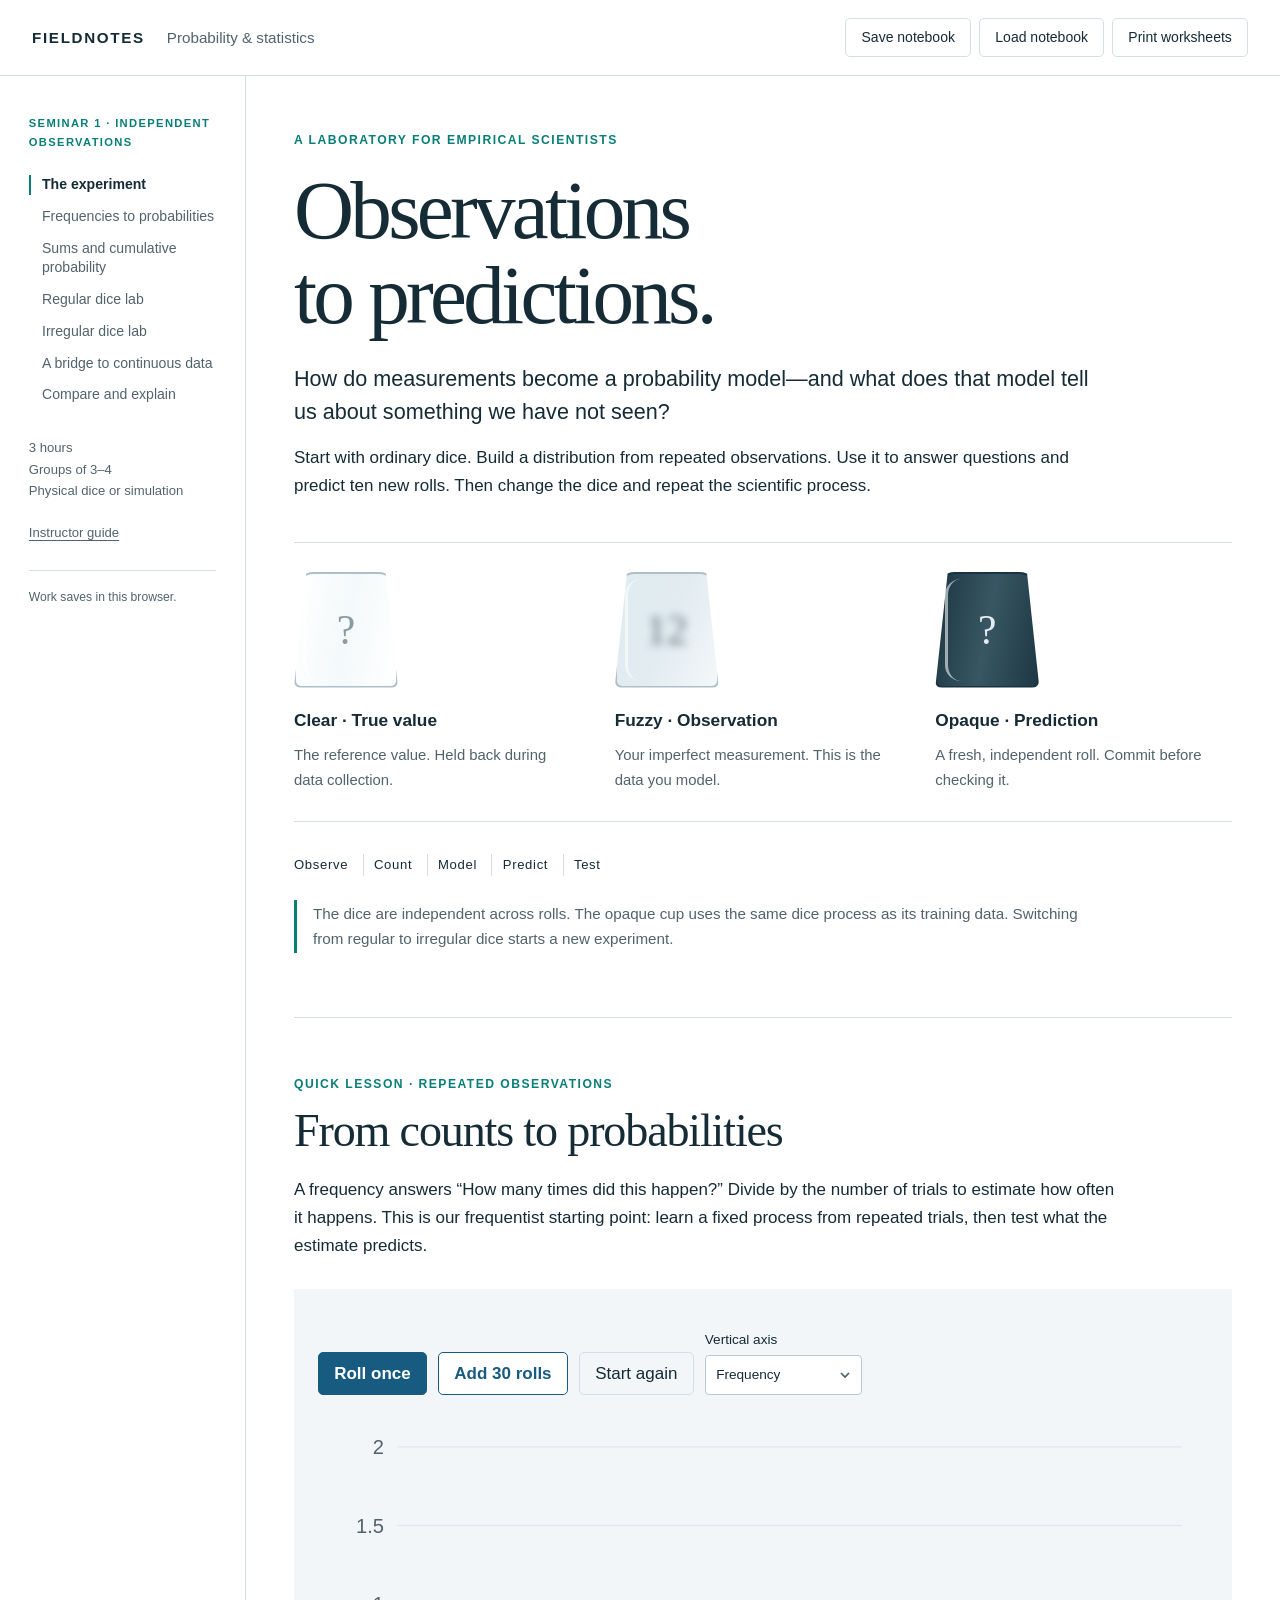
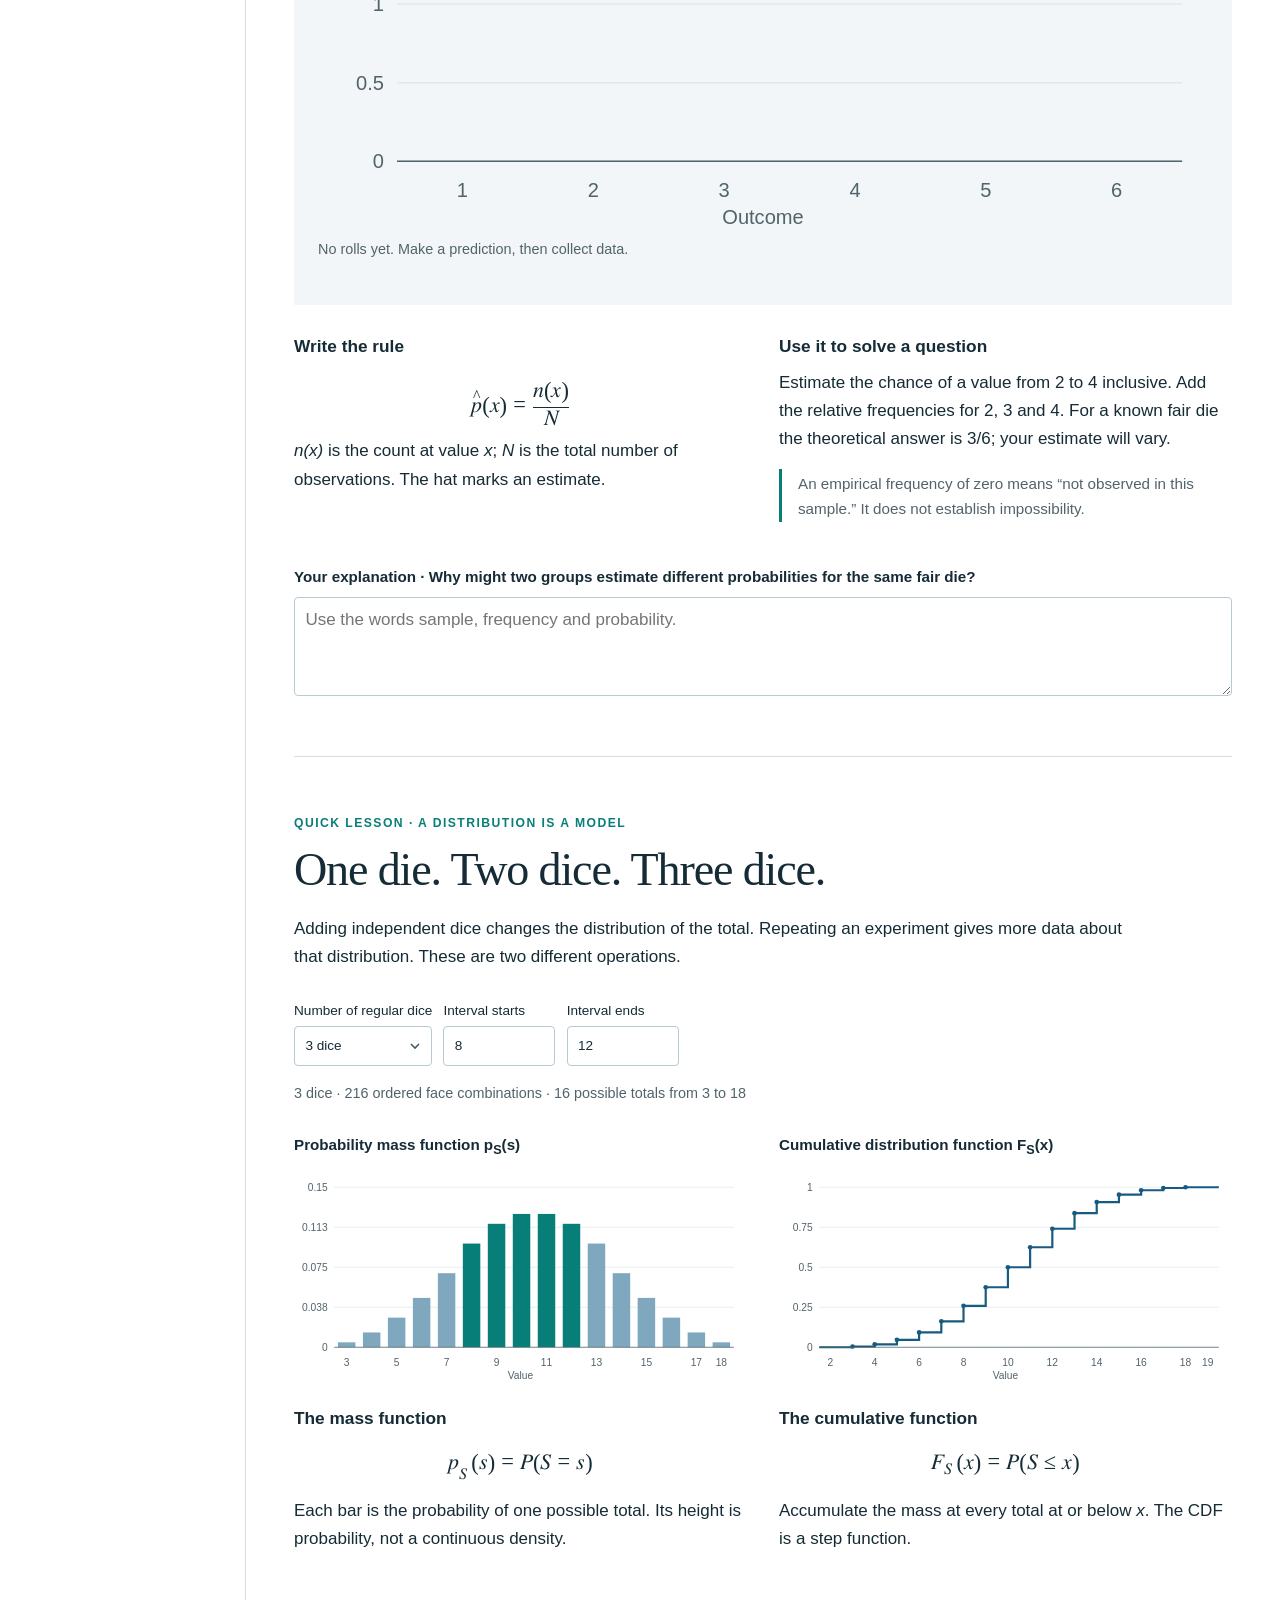
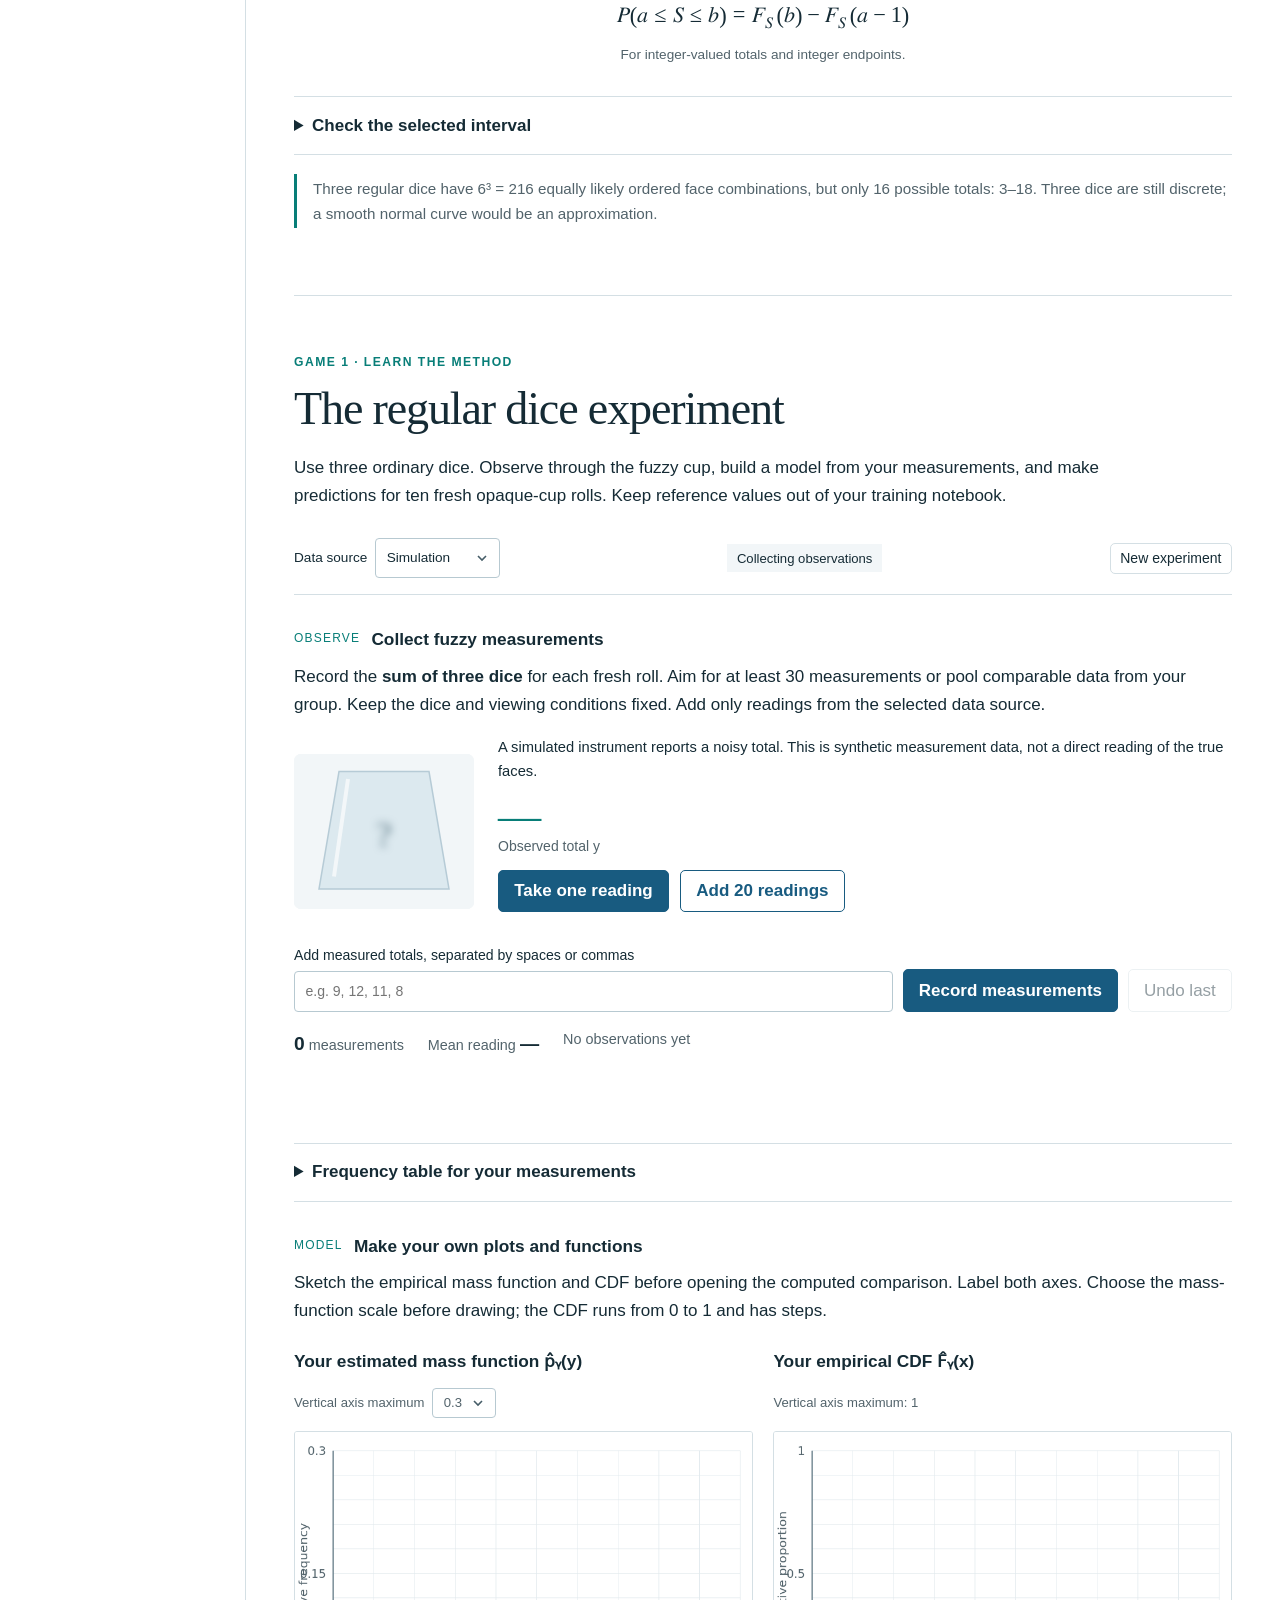
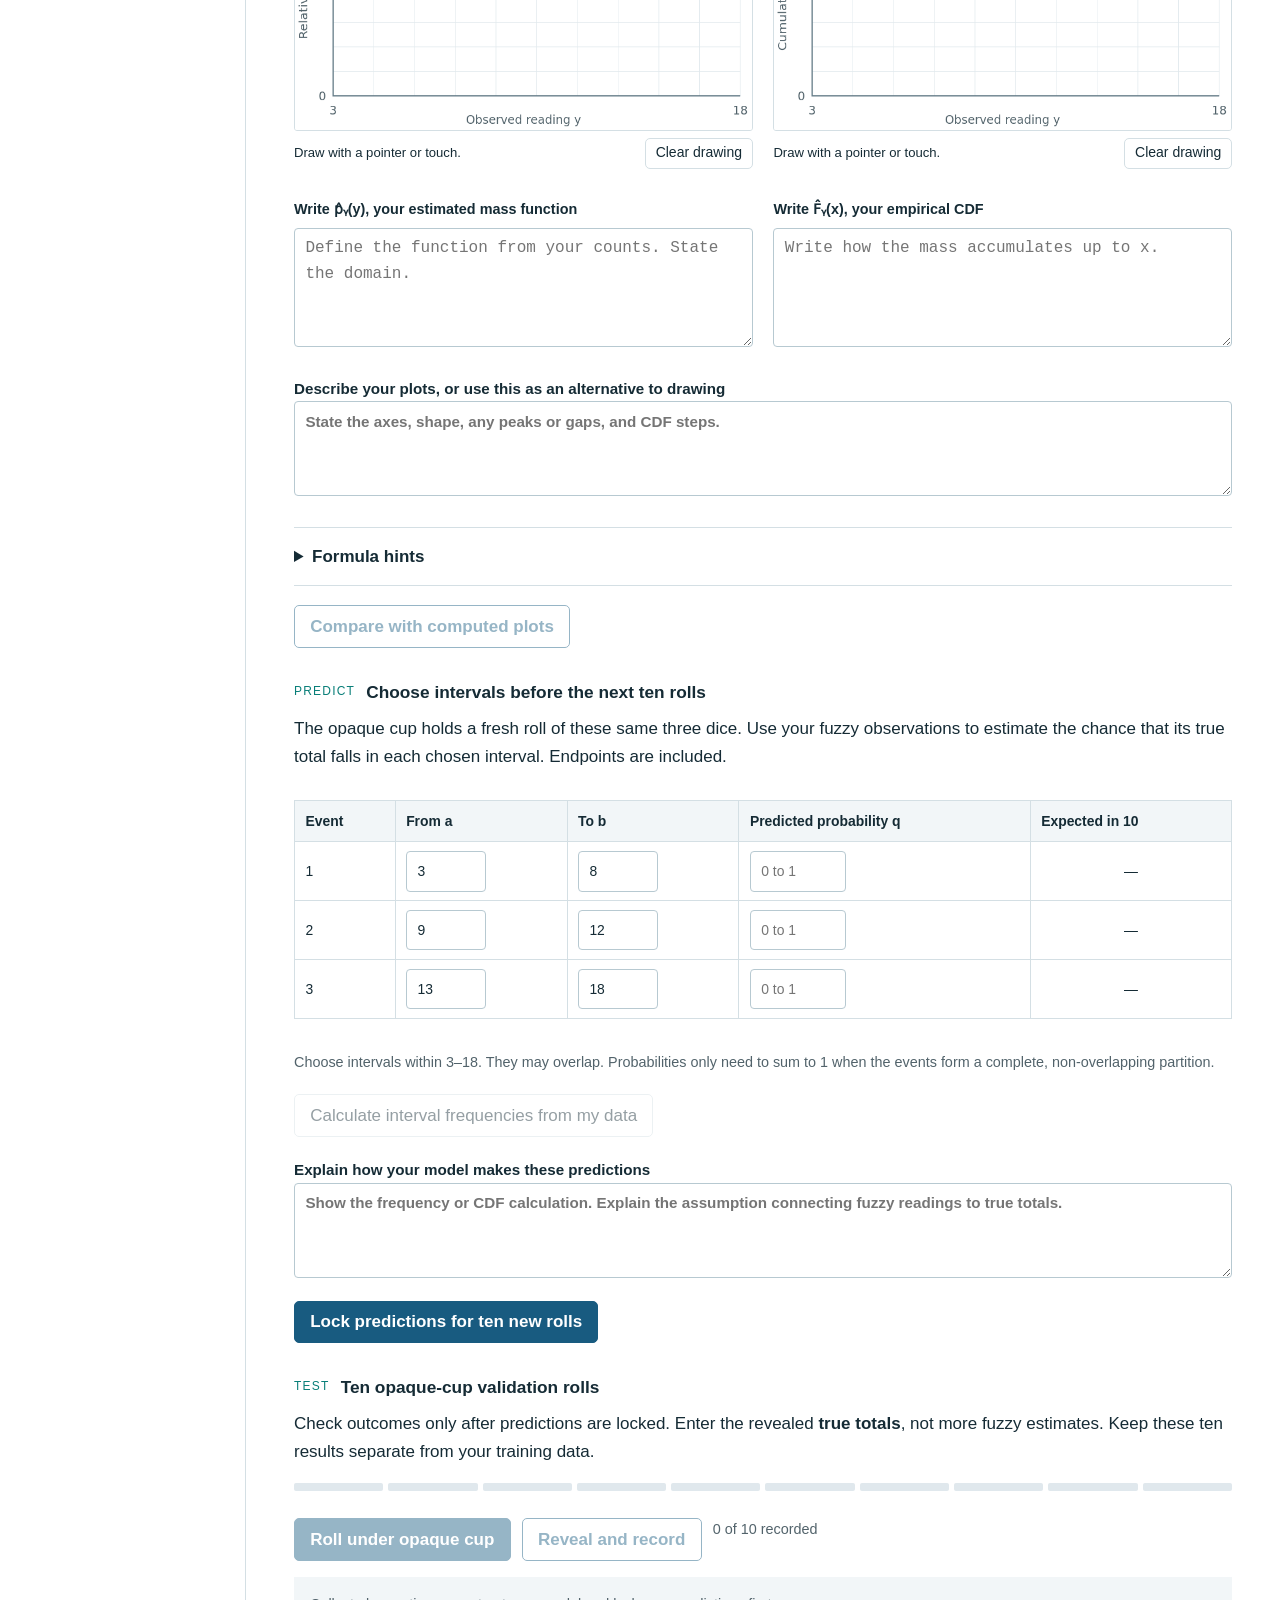
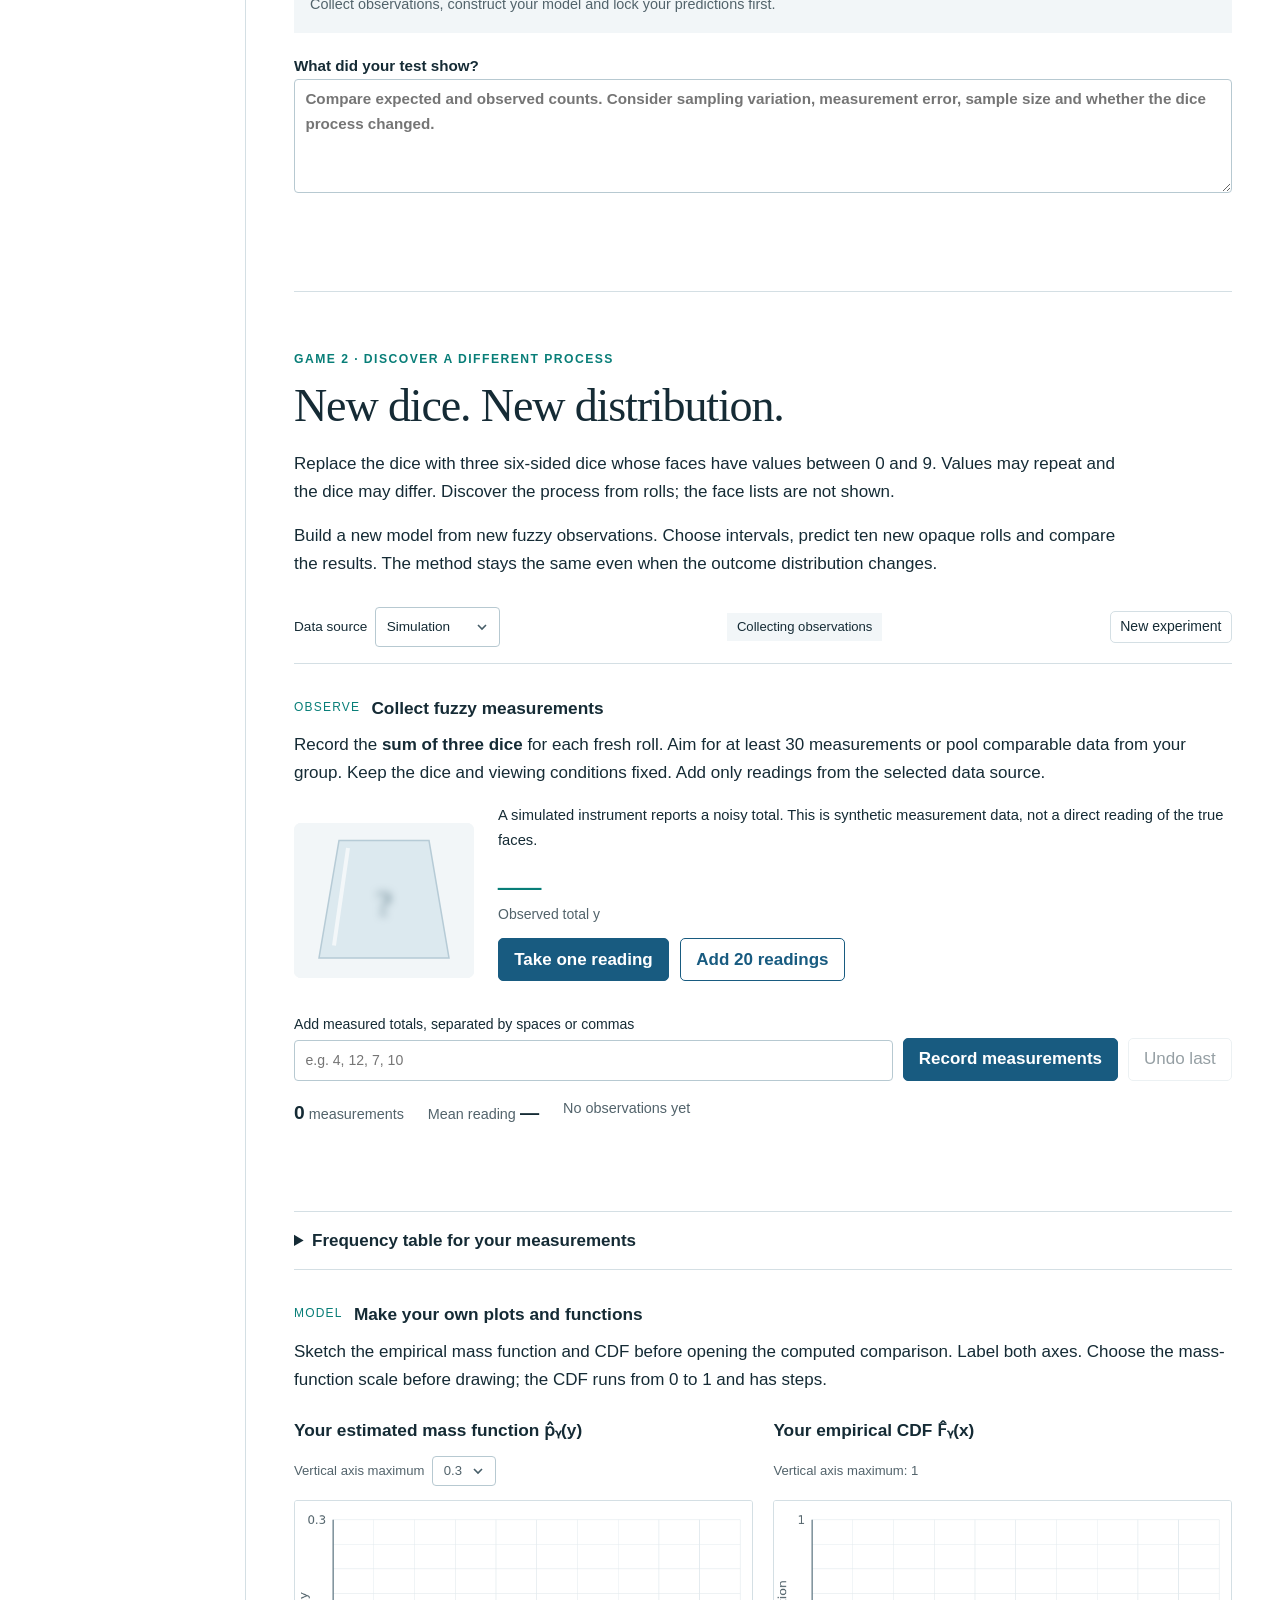
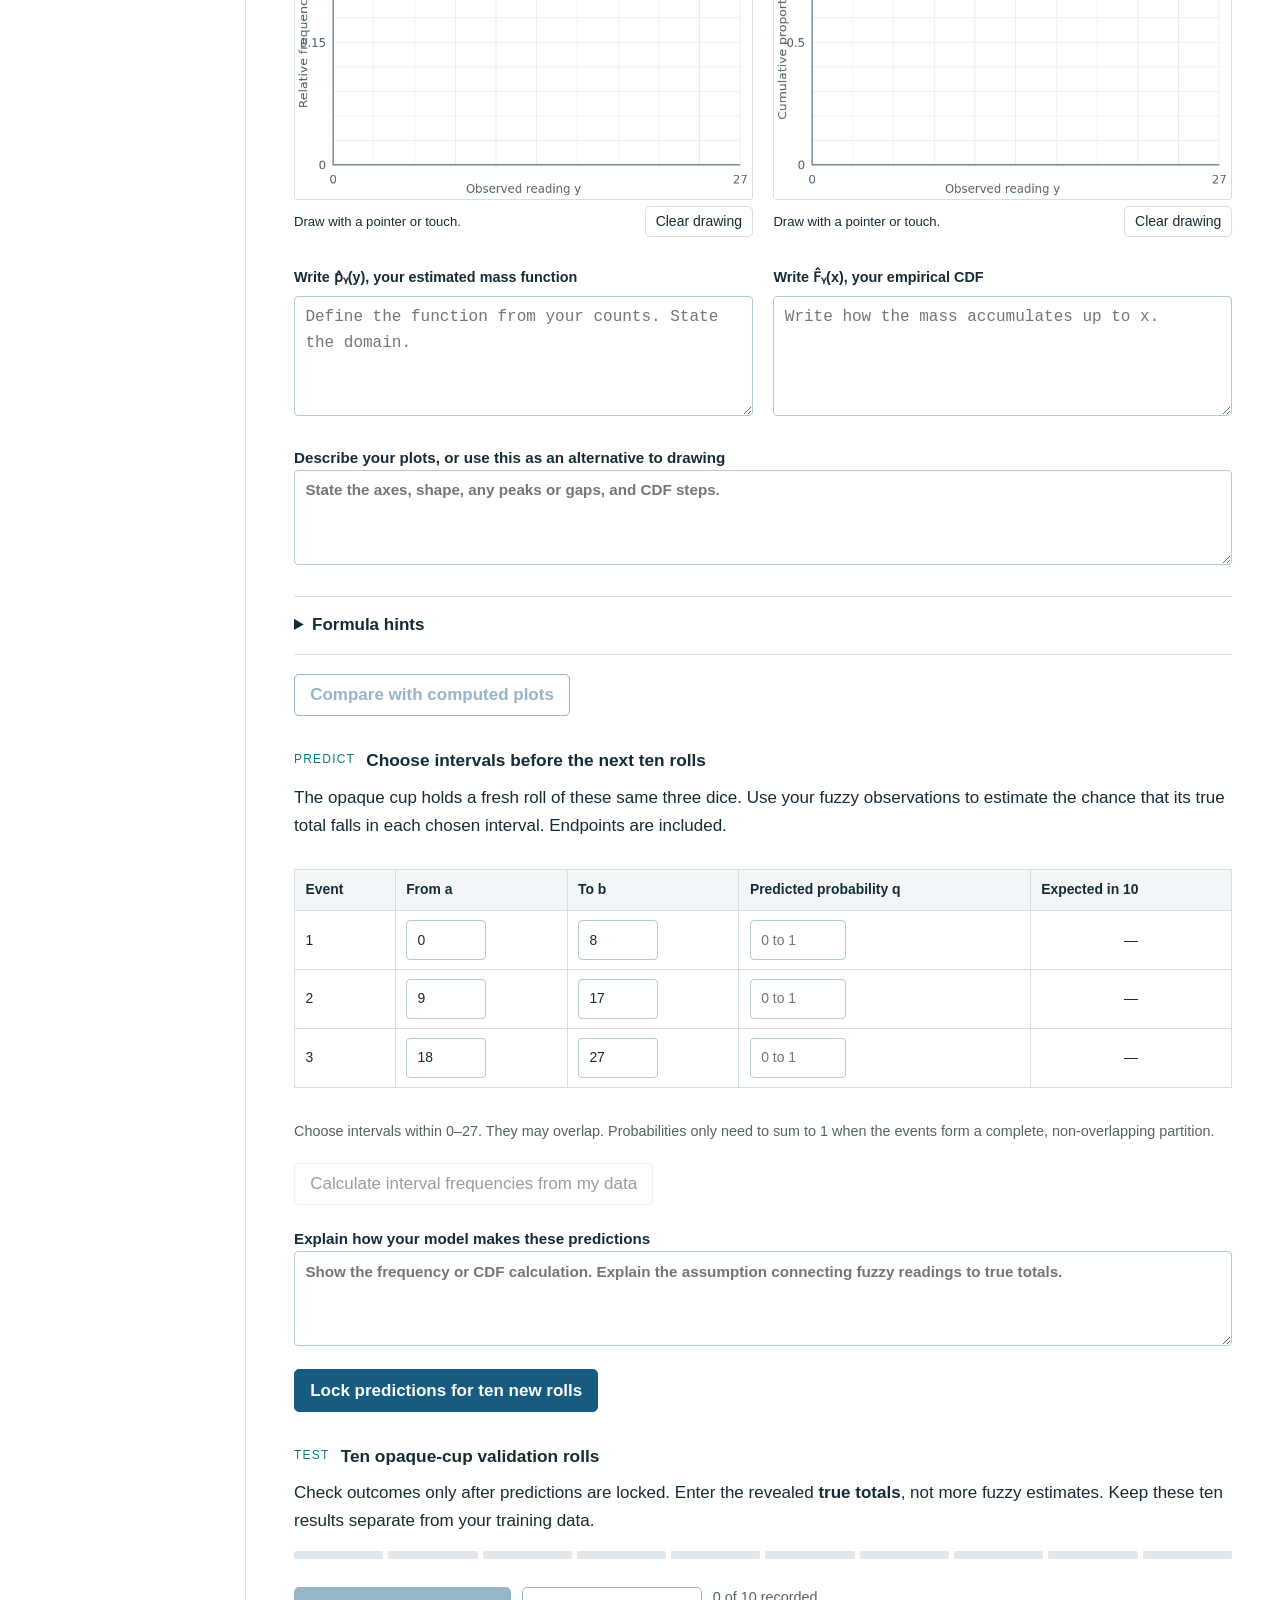
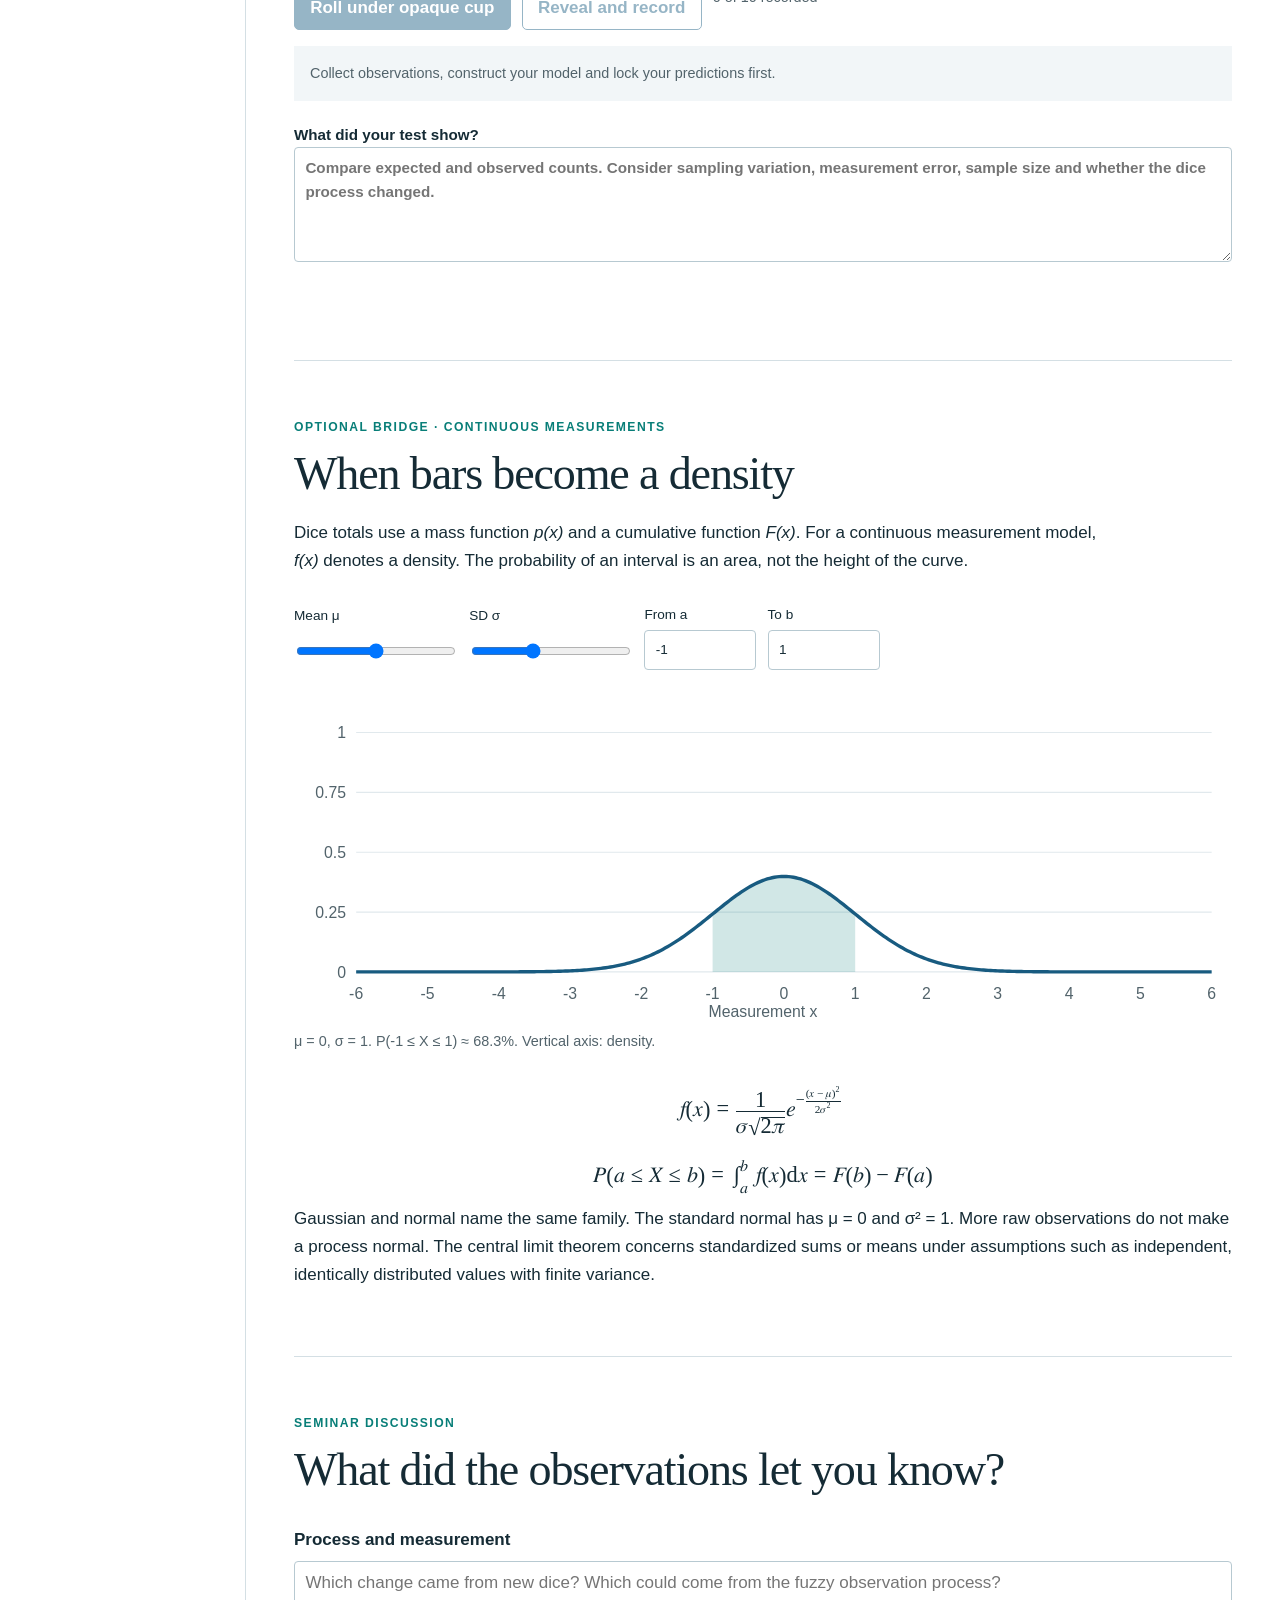
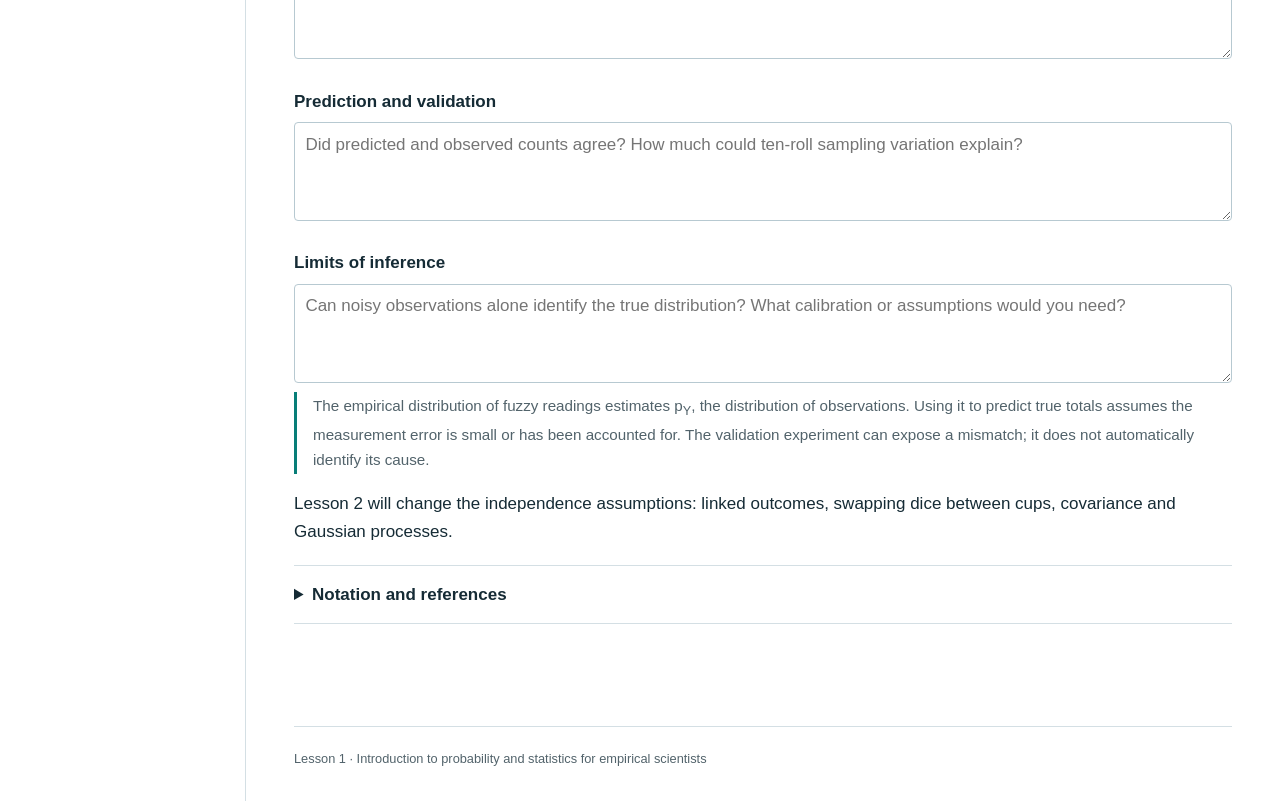
==== index.html @ 667803ec "Build interactive observational probability seminar with three-dice experiments" ====
<!doctype html>
<html lang="en">
<head>
  <meta charset="utf-8"><meta name="viewport" content="width=device-width,initial-scale=1">
  <meta name="description" content="A hands-on university seminar for empirical scientists. Build distributions from observations, predict unseen dice rolls and test your predictions.">
  <title>Observations to predictions · Probability seminar</title>
  <link rel="stylesheet" href="styles.css"><script defer src="math.js"></script><script defer src="app.js"></script>
</head>
<body>
<a class="skip" href="#main">Skip to lesson</a>
<header class="site-header"><a class="wordmark" href="#">FIELDNOTES <span>Probability & statistics</span></a><div class="header-actions"><button id="export-work" class="quiet">Save notebook</button><label class="button quiet" for="import-work">Load notebook</label><input type="file" id="import-work" accept="application/json" hidden><button id="print-work" class="quiet">Print worksheets</button></div></header>
<div class="page-layout">
<aside class="sidebar"><div class="eyebrow">Seminar 1 · Independent observations</div><nav aria-label="Lesson sections"><a href="#start">The experiment</a><a href="#frequencies">Frequencies to probabilities</a><a href="#sums">Sums and cumulative probability</a><a href="#regular-lab">Regular dice lab</a><a href="#irregular-lab">Irregular dice lab</a><a href="#continuous">A bridge to continuous data</a><a href="#reflect">Compare and explain</a></nav><p>3 hours<br>Groups of 3–4<br>Physical dice or simulation</p><a class="small-link" href="instructor.html">Instructor guide</a><div id="save-status" class="save-status" role="status">Work saves in this browser.</div></aside>
<main id="main">
<section id="start" class="opening">
  <div class="eyebrow">A laboratory for empirical scientists</div>
  <h1>Observations<br>to predictions.</h1>
  <p class="standfirst">How do measurements become a probability model—and what does that model tell us about something we have not seen?</p>
  <p>Start with ordinary dice. Build a distribution from repeated observations. Use it to answer questions and predict ten new rolls. Then change the dice and repeat the scientific process.</p>
  <div class="cup-story" aria-label="Three roles in the experiment">
    <div><div class="cup clear"><span aria-hidden="true">?</span></div><h3>Clear · True value</h3><p>The reference value. Held back during data collection.</p></div>
    <div><div class="cup fuzzy"><span aria-hidden="true">12</span></div><h3>Fuzzy · Observation</h3><p>Your imperfect measurement. This is the data you model.</p></div>
    <div><div class="cup opaque"><span aria-hidden="true">?</span></div><h3>Opaque · Prediction</h3><p>A fresh, independent roll. Commit before checking it.</p></div>
  </div>
  <div class="experiment-line"><span>Observe</span><span>Count</span><span>Model</span><span>Predict</span><span>Test</span></div>
  <p class="important">The dice are independent across rolls. The opaque cup uses the same dice process as its training data. Switching from regular to irregular dice starts a new experiment.</p>
</section>

<section id="frequencies" class="lesson-section">
  <div class="section-intro"><span class="eyebrow">Quick lesson · Repeated observations</span><h2>From counts to probabilities</h2><p>A frequency answers “How many times did this happen?” Divide by the number of trials to estimate how often it happens. This is our frequentist starting point: learn a fixed process from repeated trials, then test what the estimate predicts.</p></div>
  <div class="visual-example"><div class="controls"><button id="sample-one">Roll once</button><button id="sample-thirty" class="secondary">Add 30 rolls</button><button id="reset-one" class="quiet">Start again</button><label>Vertical axis <select id="frequency-axis"><option value="count">Frequency</option><option value="probability">Relative frequency</option></select></label></div><div id="frequency-chart" class="chart"></div><div id="frequency-caption" class="chart-caption" aria-live="polite"></div></div>
  <div class="two-column"><div><h3>Write the rule</h3><div class="equation"><math display="block"><mrow><mover><mi>p</mi><mo>^</mo></mover><mo>(</mo><mi>x</mi><mo>)</mo><mo>=</mo><mfrac><mrow><mi>n</mi><mo>(</mo><mi>x</mi><mo>)</mo></mrow><mi>N</mi></mfrac></mrow></math></div><p><i>n(x)</i> is the count at value <i>x</i>; <i>N</i> is the total number of observations. The hat marks an estimate.</p></div><div><h3>Use it to solve a question</h3><p>Estimate the chance of a value from 2 to 4 inclusive. Add the relative frequencies for 2, 3 and 4. For a known fair die the theoretical answer is 3/6; your estimate will vary.</p><p class="important">An empirical frequency of zero means “not observed in this sample.” It does not establish impossibility.</p></div></div>
  <label class="notebook-prompt" for="frequency-note">Your explanation · Why might two groups estimate different probabilities for the same fair die?</label><textarea id="frequency-note" data-note="frequency" rows="3" placeholder="Use the words sample, frequency and probability."></textarea>
</section>

<section id="sums" class="lesson-section">
  <div class="section-intro"><span class="eyebrow">Quick lesson · A distribution is a model</span><h2>One die. Two dice. Three dice.</h2><p>Adding independent dice changes the distribution of the total. Repeating an experiment gives more data about that distribution. These are two different operations.</p></div>
  <div class="controls"><label>Number of regular dice <select id="dice-count"><option value="1">1 die</option><option value="2">2 dice</option><option value="3" selected>3 dice</option></select></label><label>Interval starts <input id="sum-low" type="number" value="8" min="1" max="18"></label><label>Interval ends <input id="sum-high" type="number" value="12" min="1" max="18"></label></div>
  <div id="outcome-summary" class="chart-caption"></div><div class="chart-pair"><figure><figcaption>Probability mass function p<sub>S</sub>(s)</figcaption><div id="sum-pmf" class="chart"></div></figure><figure><figcaption>Cumulative distribution function F<sub>S</sub>(x)</figcaption><div id="sum-cdf" class="chart"></div></figure></div>
  <div class="two-column"><div><h3>The mass function</h3><div class="equation"><math display="block"><mrow><msub><mi>p</mi><mi>S</mi></msub><mo>(</mo><mi>s</mi><mo>)</mo><mo>=</mo><mi>P</mi><mo>(</mo><mi>S</mi><mo>=</mo><mi>s</mi><mo>)</mo></mrow></math></div><p>Each bar is the probability of one possible total. Its height is probability, not a continuous density.</p></div><div><h3>The cumulative function</h3><div class="equation"><math display="block"><mrow><msub><mi>F</mi><mi>S</mi></msub><mo>(</mo><mi>x</mi><mo>)</mo><mo>=</mo><mi>P</mi><mo>(</mo><mi>S</mi><mo>≤</mo><mi>x</mi><mo>)</mo></mrow></math></div><p>Accumulate the mass at every total at or below <i>x</i>. The CDF is a step function.</p></div></div>
  <div class="equation"><math display="block"><mrow><mi>P</mi><mo>(</mo><mi>a</mi><mo>≤</mo><mi>S</mi><mo>≤</mo><mi>b</mi><mo>)</mo><mo>=</mo><msub><mi>F</mi><mi>S</mi></msub><mo>(</mo><mi>b</mi><mo>)</mo><mo>−</mo><msub><mi>F</mi><mi>S</mi></msub><mo>(</mo><mi>a</mi><mo>−</mo><mn>1</mn><mo>)</mo></mrow></math><p>For integer-valued totals and integer endpoints.</p></div>
  <details id="interval-answer"><summary>Check the selected interval</summary><p id="interval-result"></p></details>
  <p class="important">Three regular dice have 6³ = 216 equally likely ordered face combinations, but only 16 possible totals: 3–18. Three dice are still discrete; a smooth normal curve would be an approximation.</p>
</section>

<section id="regular-lab" class="lesson-section lab-section" data-lab="regular"><div class="section-intro"><span class="eyebrow">Game 1 · Learn the method</span><h2>The regular dice experiment</h2><p>Use three ordinary dice. Observe through the fuzzy cup, build a model from your measurements, and make predictions for ten fresh opaque-cup rolls. Keep reference values out of your training notebook.</p></div><div id="regular-workspace"></div></section>

<section id="irregular-lab" class="lesson-section lab-section" data-lab="irregular"><div class="section-intro"><span class="eyebrow">Game 2 · Discover a different process</span><h2>New dice. New distribution.</h2><p>Replace the dice with three six-sided dice whose faces have values between 0 and 9. Values may repeat and the dice may differ. Discover the process from rolls; the face lists are not shown.</p><p>Build a new model from new fuzzy observations. Choose intervals, predict ten new opaque rolls and compare the results. The method stays the same even when the outcome distribution changes.</p></div><div id="irregular-workspace"></div></section>

<section id="continuous" class="lesson-section">
  <div class="section-intro"><span class="eyebrow">Optional bridge · Continuous measurements</span><h2>When bars become a density</h2><p>Dice totals use a mass function <i>p(x)</i> and a cumulative function <i>F(x)</i>. For a continuous measurement model, <i>f(x)</i> denotes a density. The probability of an interval is an area, not the height of the curve.</p></div>
  <div class="controls"><label>Mean μ <input id="normal-mean" type="range" min="-2" max="2" value="0" step="0.1"></label><label>SD σ <input id="normal-sd" type="range" min="0.4" max="2" value="1" step="0.1"></label><label>From a <input id="normal-low" type="number" min="-6" max="6" step="0.1" value="-1"></label><label>To b <input id="normal-high" type="number" min="-6" max="6" step="0.1" value="1"></label></div>
  <div id="normal-chart" class="chart"></div><div id="normal-caption" class="chart-caption" aria-live="polite"></div>
  <div class="equation"><math display="block"><mrow><mi>f</mi><mo>(</mo><mi>x</mi><mo>)</mo><mo>=</mo><mfrac><mn>1</mn><mrow><mi>σ</mi><msqrt><mrow><mn>2</mn><mi>π</mi></mrow></msqrt></mrow></mfrac><msup><mi>e</mi><mrow><mo>−</mo><mfrac><msup><mrow><mo>(</mo><mi>x</mi><mo>−</mo><mi>μ</mi><mo>)</mo></mrow><mn>2</mn></msup><mrow><mn>2</mn><msup><mi>σ</mi><mn>2</mn></msup></mrow></mfrac></mrow></msup></mrow></math></div>
  <div class="equation"><math display="block"><mrow><mi>P</mi><mo>(</mo><mi>a</mi><mo>≤</mo><mi>X</mi><mo>≤</mo><mi>b</mi><mo>)</mo><mo>=</mo><msubsup><mo>∫</mo><mi>a</mi><mi>b</mi></msubsup><mi>f</mi><mo>(</mo><mi>x</mi><mo>)</mo><mi mathvariant="normal">d</mi><mi>x</mi><mo>=</mo><mi>F</mi><mo>(</mo><mi>b</mi><mo>)</mo><mo>−</mo><mi>F</mi><mo>(</mo><mi>a</mi><mo>)</mo></mrow></math></div>
  <p>Gaussian and normal name the same family. The standard normal has μ = 0 and σ² = 1. More raw observations do not make a process normal. The central limit theorem concerns standardized sums or means under assumptions such as independent, identically distributed values with finite variance.</p>
</section>

<section id="reflect" class="lesson-section">
  <div class="section-intro"><span class="eyebrow">Seminar discussion</span><h2>What did the observations let you know?</h2></div>
  <div class="reflection-list"><label>Process and measurement<textarea data-note="process" rows="3" placeholder="Which change came from new dice? Which could come from the fuzzy observation process?"></textarea></label><label>Prediction and validation<textarea data-note="validation" rows="3" placeholder="Did predicted and observed counts agree? How much could ten-roll sampling variation explain?"></textarea></label><label>Limits of inference<textarea data-note="limits" rows="3" placeholder="Can noisy observations alone identify the true distribution? What calibration or assumptions would you need?"></textarea></label></div>
  <p class="important">The empirical distribution of fuzzy readings estimates p<sub>Y</sub>, the distribution of observations. Using it to predict true totals assumes the measurement error is small or has been accounted for. The validation experiment can expose a mismatch; it does not automatically identify its cause.</p>
  <p>Lesson 2 will change the independence assumptions: linked outcomes, swapping dice between cups, covariance and Gaussian processes.</p>
  <details><summary>Notation and references</summary><p>Use P(event) for a probability; p(x) for discrete mass; F(x) for a CDF; and f(x) for continuous density. A hat indicates an estimate. Some books use f for a discrete mass function too; the distinction is the type of variable, not the letter alone.</p><p><a href="https://www.itl.nist.gov/div898/handbook/eda/section3/eda3661.htm">NIST · Normal distribution and CLT</a><br><a href="https://www.itl.nist.gov/div898/handbook/pmc/section5/pmc51.htm">NIST · Normal PDF and CDF</a><br><a href="https://www.nist.gov/itl/sed/topic-areas/measurement-uncertainty">NIST · Measurement uncertainty</a></p></details>
</section>
<footer>Lesson 1 · Introduction to probability and statistics for empirical scientists</footer>
</main></div><div id="toast" role="status" aria-live="polite"></div>
<noscript><p class="noscript">Enable JavaScript to use the experiments and notebook. The instructor guide remains readable without it.</p></noscript>
</body></html>
---- styles.css ----
:root{--ink:#152b35;--muted:#52636b;--blue:#185b80;--teal:#087e78;--paper:#fff;--pale:#f2f6f8;--line:#d4dfe4;--accent:#c45b35;--serif:Georgia,'Times New Roman',serif;--sans:Inter,ui-sans-serif,-apple-system,BlinkMacSystemFont,'Segoe UI',sans-serif}*{box-sizing:border-box}html{scroll-behavior:smooth;scroll-padding-top:92px}body{margin:0;color:var(--ink);background:var(--paper);font:17px/1.65 var(--sans)}button,input,select,textarea{font:inherit;color:inherit}button,.button{border:1px solid var(--blue);border-radius:5px;background:var(--blue);color:#fff;padding:.52rem .95rem;cursor:pointer;font-weight:600;line-height:1.4;display:inline-block;text-decoration:none}button:hover,.button:hover{filter:brightness(.94)}button:disabled{opacity:.45;cursor:not-allowed}button.secondary,.button.secondary{background:#fff;color:var(--blue)}button.quiet,.button.quiet{background:transparent;color:var(--ink);border-color:var(--line);font-weight:500}button.small{font-size:14px;padding:.3rem .6rem}a{color:var(--blue);text-underline-offset:3px}a:hover{text-decoration-thickness:2px}:focus-visible{outline:3px solid #cb7d2c;outline-offset:3px}h1,h2,h3,p{margin-top:0}h1{font:normal clamp(3.6rem,6.5vw,6.1rem)/1.02 var(--serif);letter-spacing:-.045em;margin:1.1rem 0 1.6rem}h2{font:normal clamp(2rem,3.6vw,3rem)/1.15 var(--serif);letter-spacing:-.025em;margin:.5rem 0 1.1rem}h3{font-size:1.08rem;line-height:1.4;margin:0 0 .65rem}p{margin-bottom:1rem}figure{margin:0;min-width:0}figcaption{font-size:.95rem;font-weight:600;margin-bottom:.5rem}.site-header{height:76px;border-bottom:1px solid var(--line);display:flex;align-items:center;justify-content:space-between;padding:0 2rem;background:#fff;position:sticky;top:0;z-index:10;gap:1rem}.wordmark{text-decoration:none;font-size:.95rem;font-weight:750;letter-spacing:.11em;color:var(--ink)}.wordmark span{font-weight:400;letter-spacing:0;margin-left:1rem;color:var(--muted)}.header-actions{display:flex;gap:.5rem;align-items:center;font-size:14px}.page-layout{display:grid;grid-template-columns:245px minmax(0,1120px);max-width:1510px;margin:auto}.sidebar{padding:2.4rem 1.8rem;position:sticky;top:76px;max-height:calc(100vh - 76px);overflow:auto;align-self:start}.eyebrow{text-transform:uppercase;letter-spacing:.12em;font-size:.76rem;font-weight:700;line-height:1.65;color:var(--teal)}.sidebar .eyebrow{font-size:.7rem;margin-bottom:1.5rem}.sidebar nav{display:flex;flex-direction:column;gap:.75rem;margin-bottom:2rem}.sidebar nav a{color:var(--muted);font-size:.88rem;line-height:1.4;text-decoration:none;padding-left:.7rem;border-left:2px solid transparent}.sidebar nav a.active{border-color:var(--teal);color:var(--ink);font-weight:650}.sidebar p,.small-link{font-size:.82rem;color:var(--muted)}.save-status{font-size:.76rem;color:var(--muted);margin-top:1.5rem;border-top:1px solid var(--line);padding-top:1rem}main{min-width:0;padding:3.4rem 3rem 2rem;border-left:1px solid var(--line)}.opening{padding-bottom:3rem}.opening>p{max-width:800px}.standfirst{font-size:1.35rem;line-height:1.5;max-width:760px}.cup-story{display:grid;grid-template-columns:repeat(3,1fr);gap:1.5rem;margin:2.6rem 0 2rem;padding:1.8rem 0;border-top:1px solid var(--line);border-bottom:1px solid var(--line)}.cup-story>div{padding-right:1rem}.cup-story p{font-size:.93rem;margin:0;color:var(--muted)}.cup{height:116px;width:104px;border-radius:20px 20px 7px 7px;border:2px solid #aebfc7;margin-bottom:1.3rem;display:flex;align-items:center;justify-content:center;position:relative;clip-path:polygon(12% 0,88% 0,100% 100%,0 100%);background:linear-gradient(100deg,#fff,#e9f3f680,#fff);font:2.6rem var(--serif)}.cup:after{content:'';position:absolute;inset:5px 8px;border-left:3px solid #ffffff90;border-radius:16px}.cup.clear span{color:#8b9aa0}.cup.fuzzy{background:linear-gradient(115deg,#e0ecf1,#d0e0e9a0,#f4f7f9)}.cup.fuzzy span{filter:blur(4px);opacity:.6}.cup.opaque{background:linear-gradient(100deg,#1d3743,#385663,#1e3844);border-color:#19333f}.cup.opaque span{color:#e2edf1}.experiment-line{display:flex;gap:.65rem;flex-wrap:wrap;margin-bottom:1.5rem}.experiment-line span{font-size:.82rem;letter-spacing:.05em;padding-right:.9rem;border-right:1px solid var(--line)}.experiment-line span:last-child{border:0}.important{border-left:3px solid var(--teal);padding:.1rem 0 .1rem 1rem;color:var(--muted);font-size:.95rem}.lesson-section{border-top:1px solid var(--line);padding:3.2rem 0}.section-intro{max-width:830px;margin-bottom:1.8rem}.controls{display:flex;flex-wrap:wrap;gap:.7rem;align-items:end;margin:1rem 0}.controls label{display:flex;flex-direction:column;gap:.25rem;font-size:.85rem}input,select,textarea{border:1px solid #b7c9d1;border-radius:4px;background:#fff;padding:.48rem .65rem;max-width:100%}select{appearance:none;background-image:url('data:image/svg+xml,%3Csvg xmlns="http://www.w3.org/2000/svg" width="14" height="14"%3E%3Cpath d="m3 5 4 4 4-4" fill="none" stroke="%23465d68" stroke-width="1.6"/%3E%3C/svg%3E');background-repeat:no-repeat;background-position:right .6rem center;padding-right:2rem}input[type=number]{width:7rem}input[type=range]{width:10rem;padding:.5rem 0}textarea{width:100%;line-height:1.6;resize:vertical;min-height:95px}.chart{width:100%;min-width:0;overflow:hidden}.chart svg{width:100%;height:auto;display:block}.visual-example{background:var(--pale);padding:1.5rem;margin-bottom:1.8rem}.chart-caption{font-size:.9rem;color:var(--muted);margin:.7rem 0 1.2rem;min-height:1.5rem}.chart-pair,.two-column{display:grid;grid-template-columns:repeat(2,minmax(0,1fr));gap:2rem;margin:1.6rem 0}.equation{padding:.75rem 0;overflow:auto;line-height:1.5}.equation math{font-size:1.4rem;min-height:2rem}.equation p{font-size:.85rem;text-align:center;color:var(--muted);margin:.4rem 0 0}details{border-top:1px solid var(--line);border-bottom:1px solid var(--line);padding:.9rem 0;margin:1.2rem 0}summary{cursor:pointer;font-weight:600}details>p{margin:.8rem 0}.notebook-prompt,.field-label{display:block;font-weight:600;font-size:.95rem;margin:1.3rem 0 .5rem}.lab-header{display:flex;justify-content:space-between;align-items:center;border-bottom:1px solid var(--line);gap:1rem;padding-bottom:1rem}.lab-header label{font-size:.85rem;display:flex;gap:.5rem;align-items:center}.phase-title{display:flex;align-items:center;gap:.7rem;margin:2rem 0 .7rem}.phase-title span{font-size:.75rem;color:var(--teal);text-transform:uppercase;letter-spacing:.1em;white-space:nowrap}.phase-title h3{margin:0}.lab-state{font-size:.82rem;background:var(--pale);padding:.2rem .6rem;white-space:nowrap}.measurement-box{display:grid;grid-template-columns:180px minmax(0,1fr);gap:1.5rem;align-items:center;margin:1rem 0}.sensor-visual{height:155px;width:180px;background:var(--pale);border-radius:7px}.measurement-box p{font-size:.92rem;margin-bottom:.7rem}.reading{font:2.7rem/1 var(--serif);color:var(--teal);margin:.5rem 0}.reading small{font:14px var(--sans);color:var(--muted);display:block}.observation-list{display:flex;flex-wrap:wrap;gap:.4rem;padding:1rem 0;min-height:3rem}.observation-list span{padding:.15rem .5rem;background:var(--pale);font-variant-numeric:tabular-nums;border-radius:3px;font-size:.9rem}.stats-line{display:flex;gap:1.5rem;flex-wrap:wrap;font-size:.9rem;margin:1rem 0;color:var(--muted)}.stats-line strong{font-size:1.2rem;color:var(--ink)}.data-entry{display:flex;gap:.6rem;flex-wrap:wrap;align-items:end}.data-entry label{flex:1;min-width:190px;font-size:.88rem}.data-entry input{width:100%;margin-top:.25rem}.notebook{margin:1.5rem 0}.sketch-pair{display:grid;grid-template-columns:repeat(2,minmax(0,1fr));gap:1.3rem}.sketch-panel{min-width:0}.sketch{display:block;width:100%;height:300px;background:#fff;touch-action:none;cursor:crosshair;border:1px solid var(--line);border-radius:3px}.sketch-tools{display:flex;gap:.5rem;justify-content:space-between;align-items:center;font-size:.82rem;margin:.4rem 0 .8rem}.function-pair{display:grid;grid-template-columns:1fr 1fr;gap:1.3rem;margin:1rem 0}.function-pair label{font-size:.9rem;font-weight:600}.function-pair textarea{font:1rem/1.6 ui-monospace,SFMono-Regular,Consolas,monospace;margin-top:.4rem}.table-scroll{width:100%;overflow:auto}table{border-collapse:collapse;width:100%;font-size:.87rem;margin:.8rem 0 1.3rem}th{text-align:left;background:var(--pale);font-weight:650}th,td{padding:.55rem .65rem;border:1px solid var(--line)}td.number,th.number{text-align:center;font-variant-numeric:tabular-nums}.prediction-table input{width:5rem}.prediction-table td{white-space:nowrap}.prediction-table .probability-input{width:6rem}.result-empty{padding:1rem;background:var(--pale);font-size:.9rem;color:var(--muted)}.validation-progress{display:flex;gap:5px;margin:1rem 0}.validation-progress span{height:8px;flex:1;background:#e0e8ed;border-radius:2px}.validation-progress span.done{background:var(--teal)}.lab-message{font-size:.88rem;min-height:1.5rem;margin:.5rem 0;color:var(--muted)}.lab-message.error{color:#9d3523}.reflection-list{display:grid;gap:1.2rem}.reflection-list label{font-weight:600}.reflection-list textarea{font-weight:400;margin-top:.4rem}.completed{color:var(--teal);font-weight:600}.field-error{border-color:#b84432!important}.skip{position:fixed;top:-80px;left:1rem;z-index:100;background:var(--ink);padding:1rem;color:white}.skip:focus{top:0}footer{margin-top:2rem;padding-top:1.3rem;border-top:1px solid var(--line);font-size:.8rem;color:var(--muted)}#toast{position:fixed;bottom:1.5rem;left:50%;transform:translateX(-50%);background:var(--ink);color:#fff;border-radius:5px;padding:.7rem 1.2rem;z-index:20;max-width:90vw;display:none;font-size:.9rem}#toast.visible{display:block}.noscript{padding:1.5rem;background:#fff4dc}.print-note{display:none}.instructor{max-width:1000px;margin:auto;padding:3rem 2rem}.instructor h1{font-size:3.5rem}.instructor h2{font-size:2rem;margin-top:2.5rem}.instructor .equation{max-width:800px}.instructor li{margin:.5rem 0}.instructor-table{font-size:.95rem}
.scale-label{display:flex;align-items:center;gap:.5rem;min-height:38px;font-size:.82rem;margin:0 0 .6rem;color:var(--muted)}.scale-label select{padding-top:.2rem;padding-bottom:.2rem}.confirm-dialog{max-width:560px;width:calc(100% - 2rem);padding:1.7rem;border:1px solid var(--line);border-radius:8px;box-shadow:0 20px 70px #152b3530}.confirm-dialog::backdrop{background:#152b3560}
@media(max-width:1150px){.page-layout{grid-template-columns:205px minmax(0,1fr)}main{padding:2.5rem 1.7rem}.sidebar{padding:2rem 1.2rem}.wordmark span{display:none}.sketch{height:270px}.header-actions{font-size:13px}.chart-pair{gap:1rem}.prediction-table{font-size:.8rem}.prediction-table td,.prediction-table th{padding:.4rem}}
@media(max-width:800px){.site-header{height:auto;min-height:68px;padding:.8rem 1rem;flex-wrap:wrap}.header-actions{gap:.35rem}.header-actions button,.header-actions .button{padding:.4rem .55rem}.page-layout{display:block}.sidebar{display:none}main{border:0;padding:2rem 1.2rem}.standfirst{font-size:1.15rem}h1{font-size:3.8rem}.cup-story{gap:1rem}.cup-story>div{padding:0}.cup-story p{font-size:.82rem}.cup-story h3{font-size:.9rem}.cup{height:96px;width:82px}.two-column,.chart-pair,.sketch-pair,.function-pair{grid-template-columns:1fr}.chart-pair{gap:1.2rem}.sketch{height:330px}.lesson-section{padding:2.5rem 0}.visual-example{padding:1rem}.measurement-box{grid-template-columns:140px minmax(0,1fr);gap:1rem}.sensor-visual{width:140px;height:140px}.lab-header{align-items:start}.lab-header label{align-items:start;flex-direction:column}.phase-title{gap:.5rem;align-items:start}.phase-title h3{font-size:1rem}.controls{gap:.7rem}.controls label{font-size:.85rem}.instructor{padding:2rem 1.2rem}.instructor h1{font-size:2.8rem}}
@media(prefers-reduced-motion:reduce){html{scroll-behavior:auto}}
@media print{body{font-size:11pt;color:#000}.site-header,.sidebar,.opening,.lesson-section:not(.lab-section),footer,.controls,button,.button,.data-entry,.measurement-box,.lab-header,.observation-list,.lab-message,.save-status,details,#toast,.validation-progress,.sim-controls,.training-stats,.validation-controls{display:none!important}.page-layout{display:block}main{padding:0;border:0}.lab-section{padding:0;border:0;break-before:page}.lab-section:first-of-type{break-before:auto}.section-intro{margin-bottom:1rem}.section-intro .eyebrow{font-size:9pt}.section-intro h2{font-size:26pt}.section-intro p{font-size:11pt}.sketch-pair,.function-pair{display:grid;grid-template-columns:1fr 1fr;gap:1rem}.sketch{height:310px;break-inside:avoid}.notebook,.sketch-panel,table{break-inside:avoid}textarea{border-color:#aaa;min-height:90px;color:#000;background:white;font-size:11pt}.phase-title{margin-top:1.2rem}.equation{padding:.3rem 0}.chart-pair{display:grid;grid-template-columns:1fr 1fr}.chart{break-inside:avoid}.lab-state{display:none}.print-note{display:block;font-size:10pt}.table-scroll{overflow:visible}.prediction-table input{border:0;border-bottom:1px solid #aaa;border-radius:0}.reflection-list{display:none}a{color:#000;text-decoration:none}.instructor{padding:0}.instructor h1{font-size:30pt}}
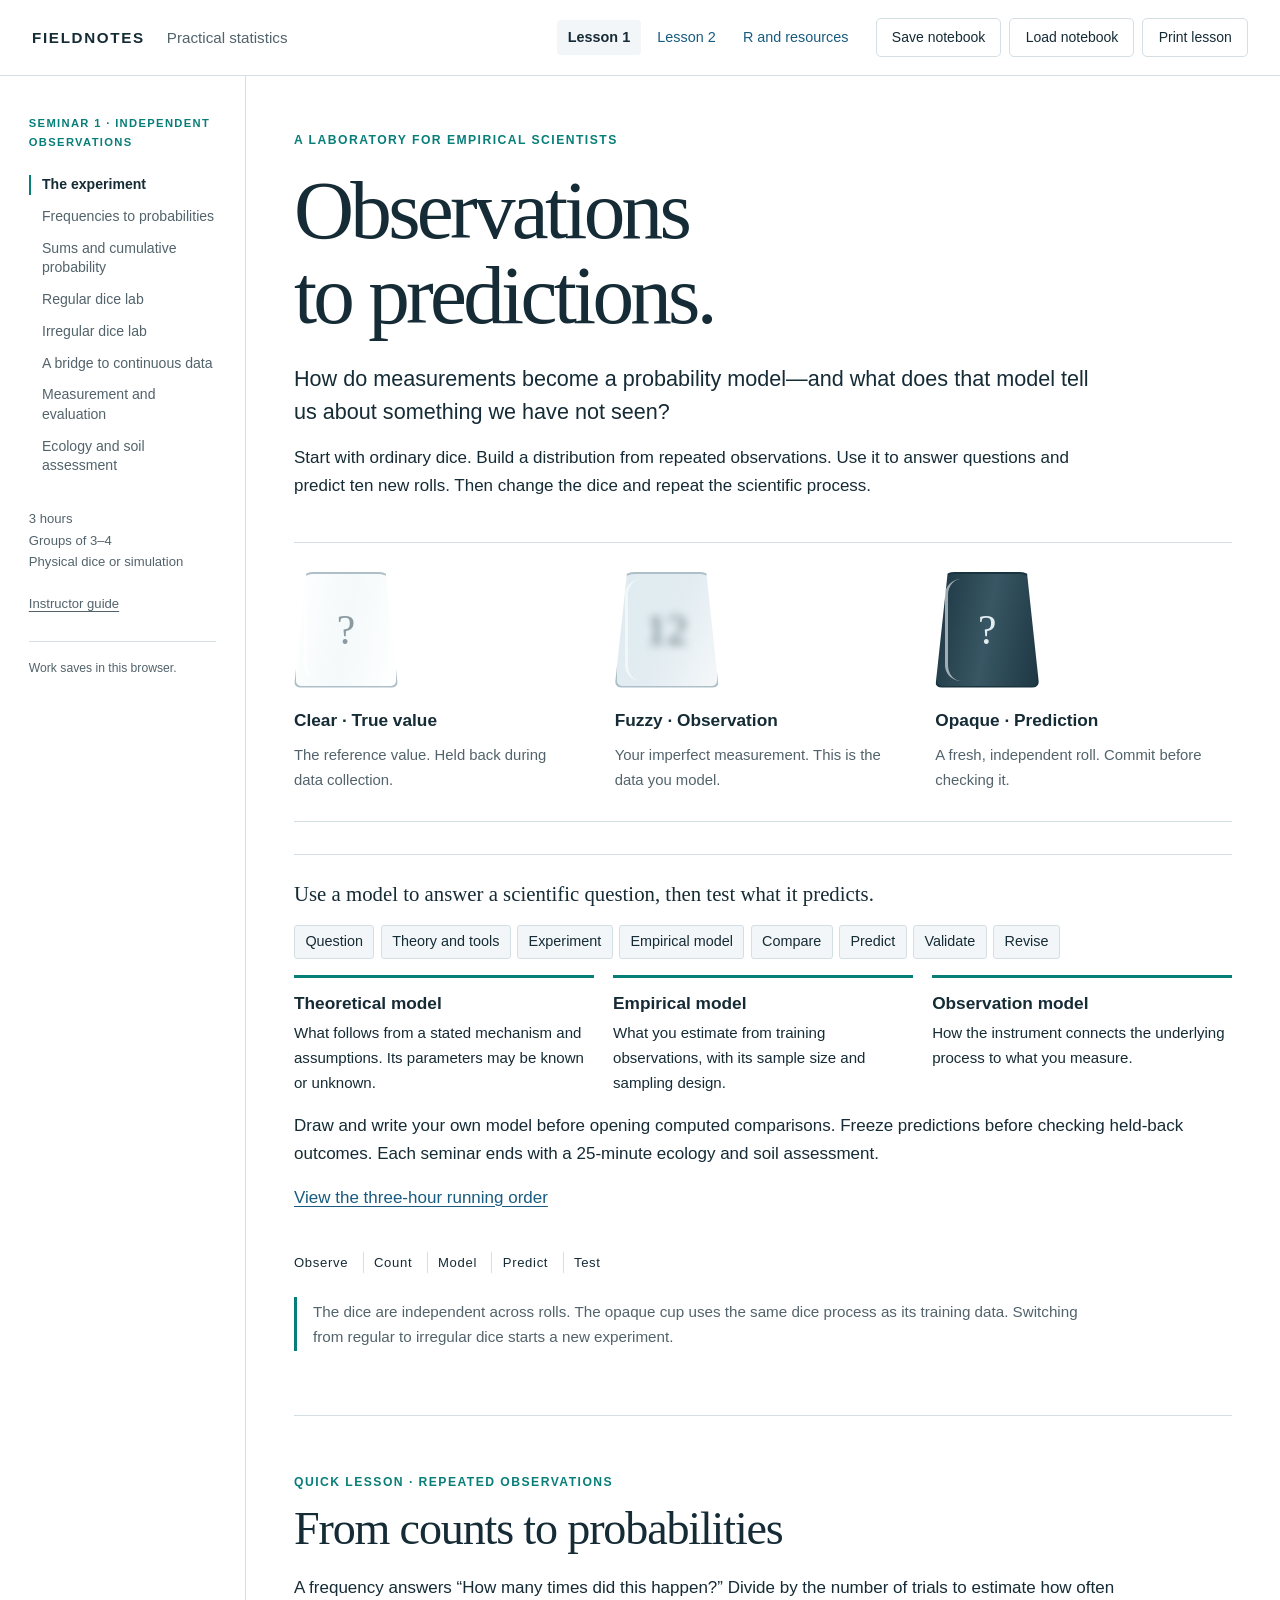
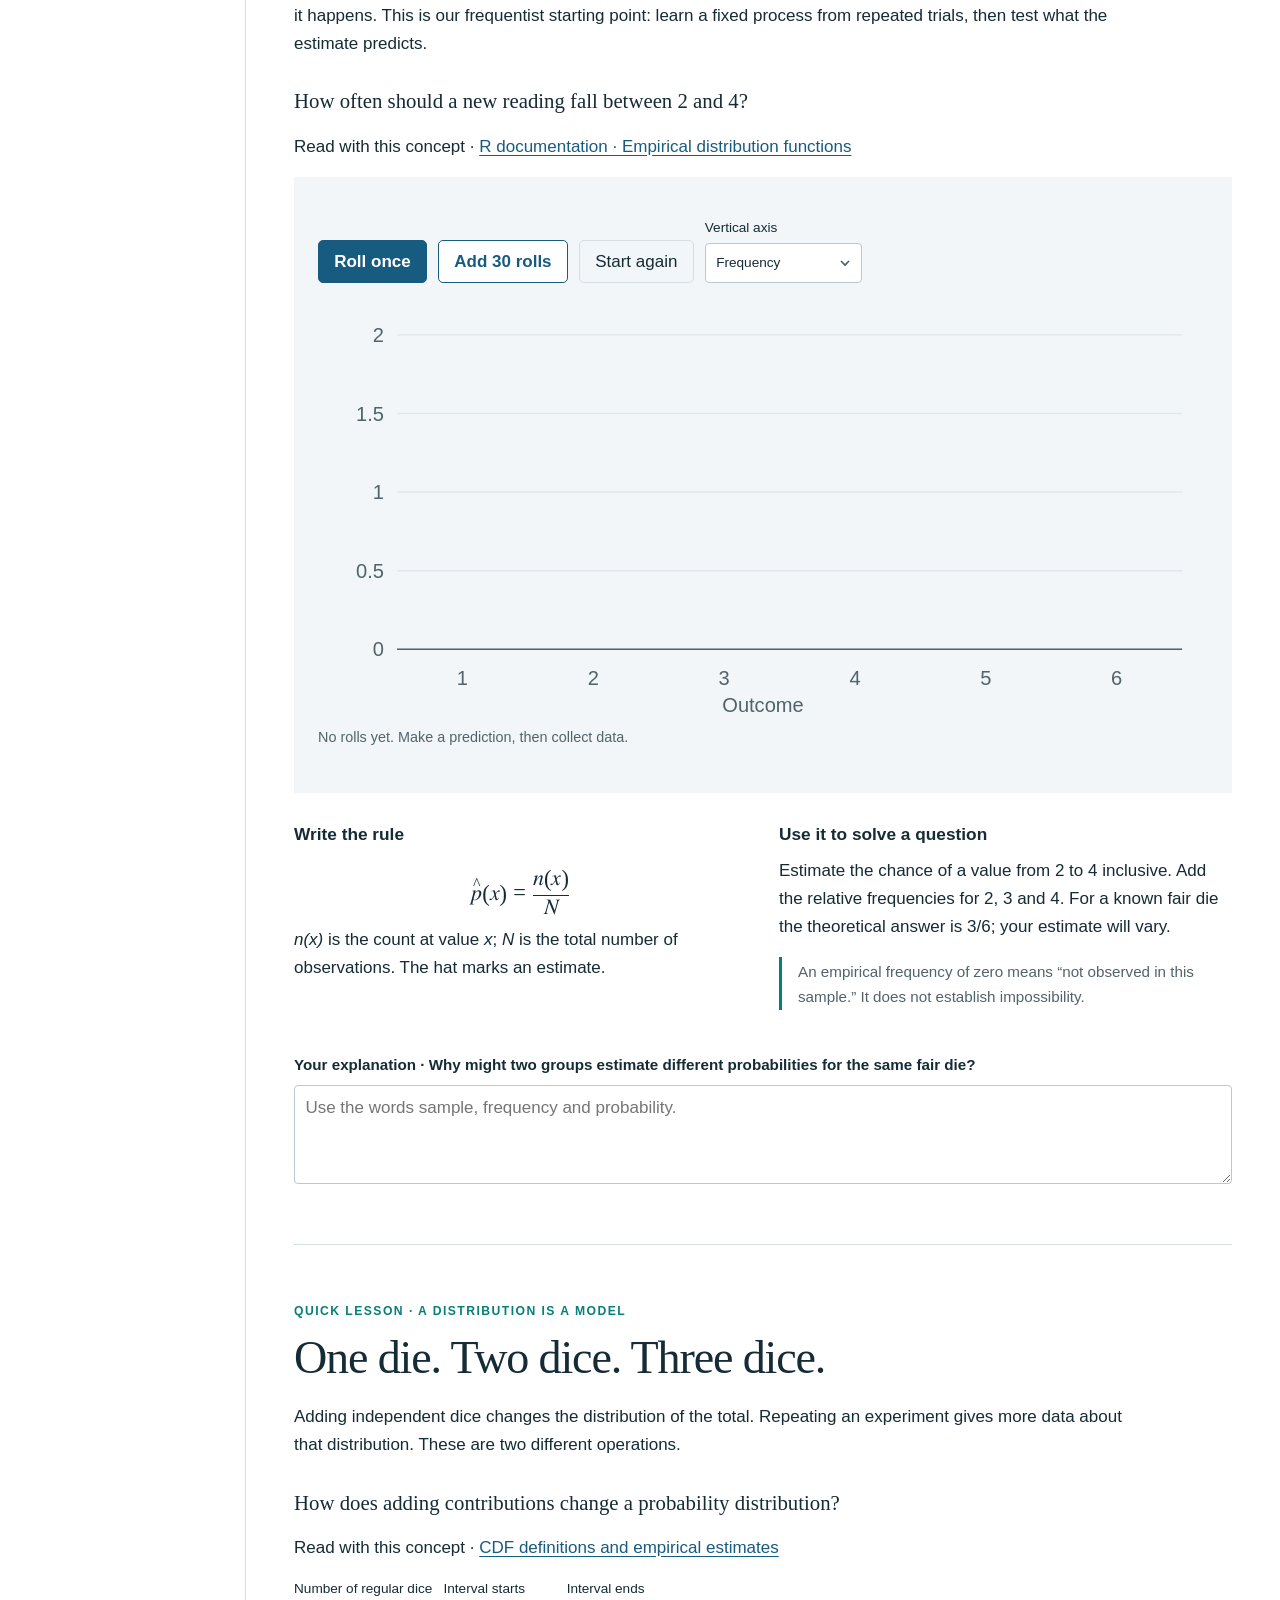
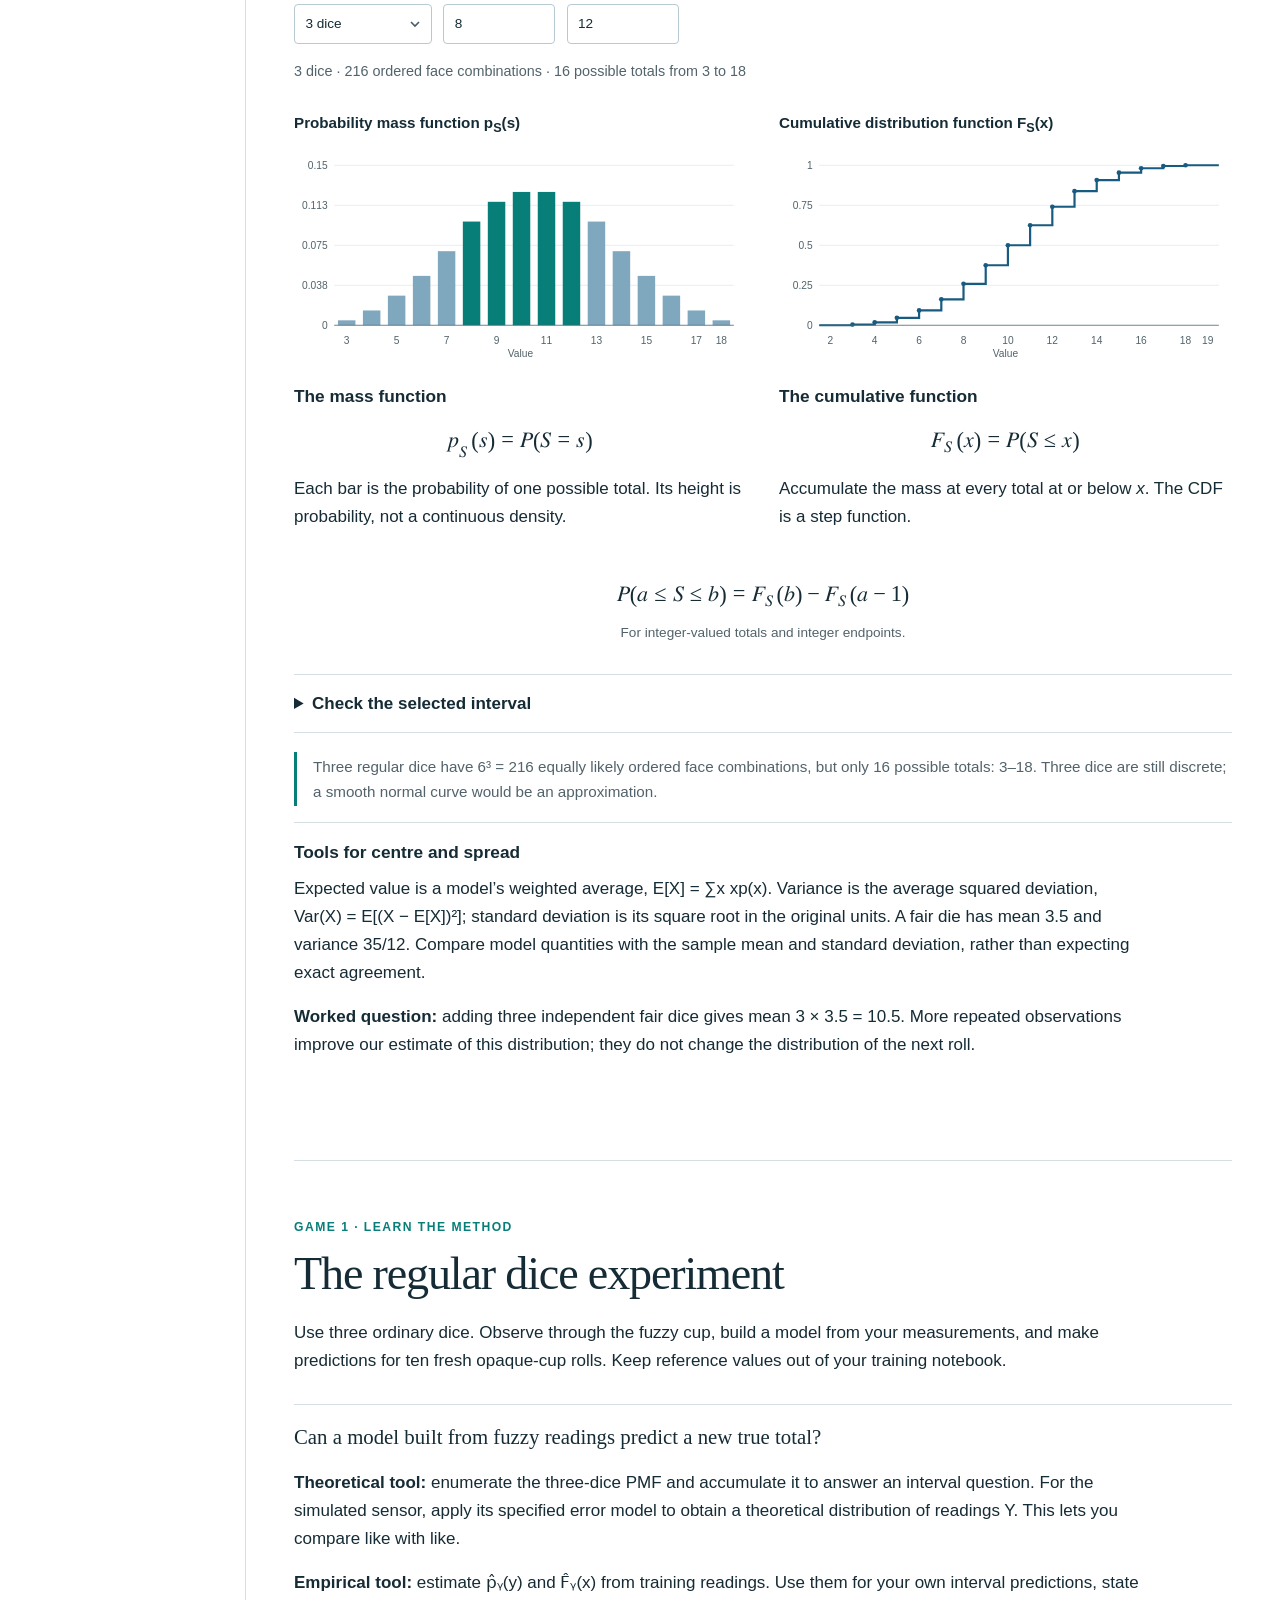
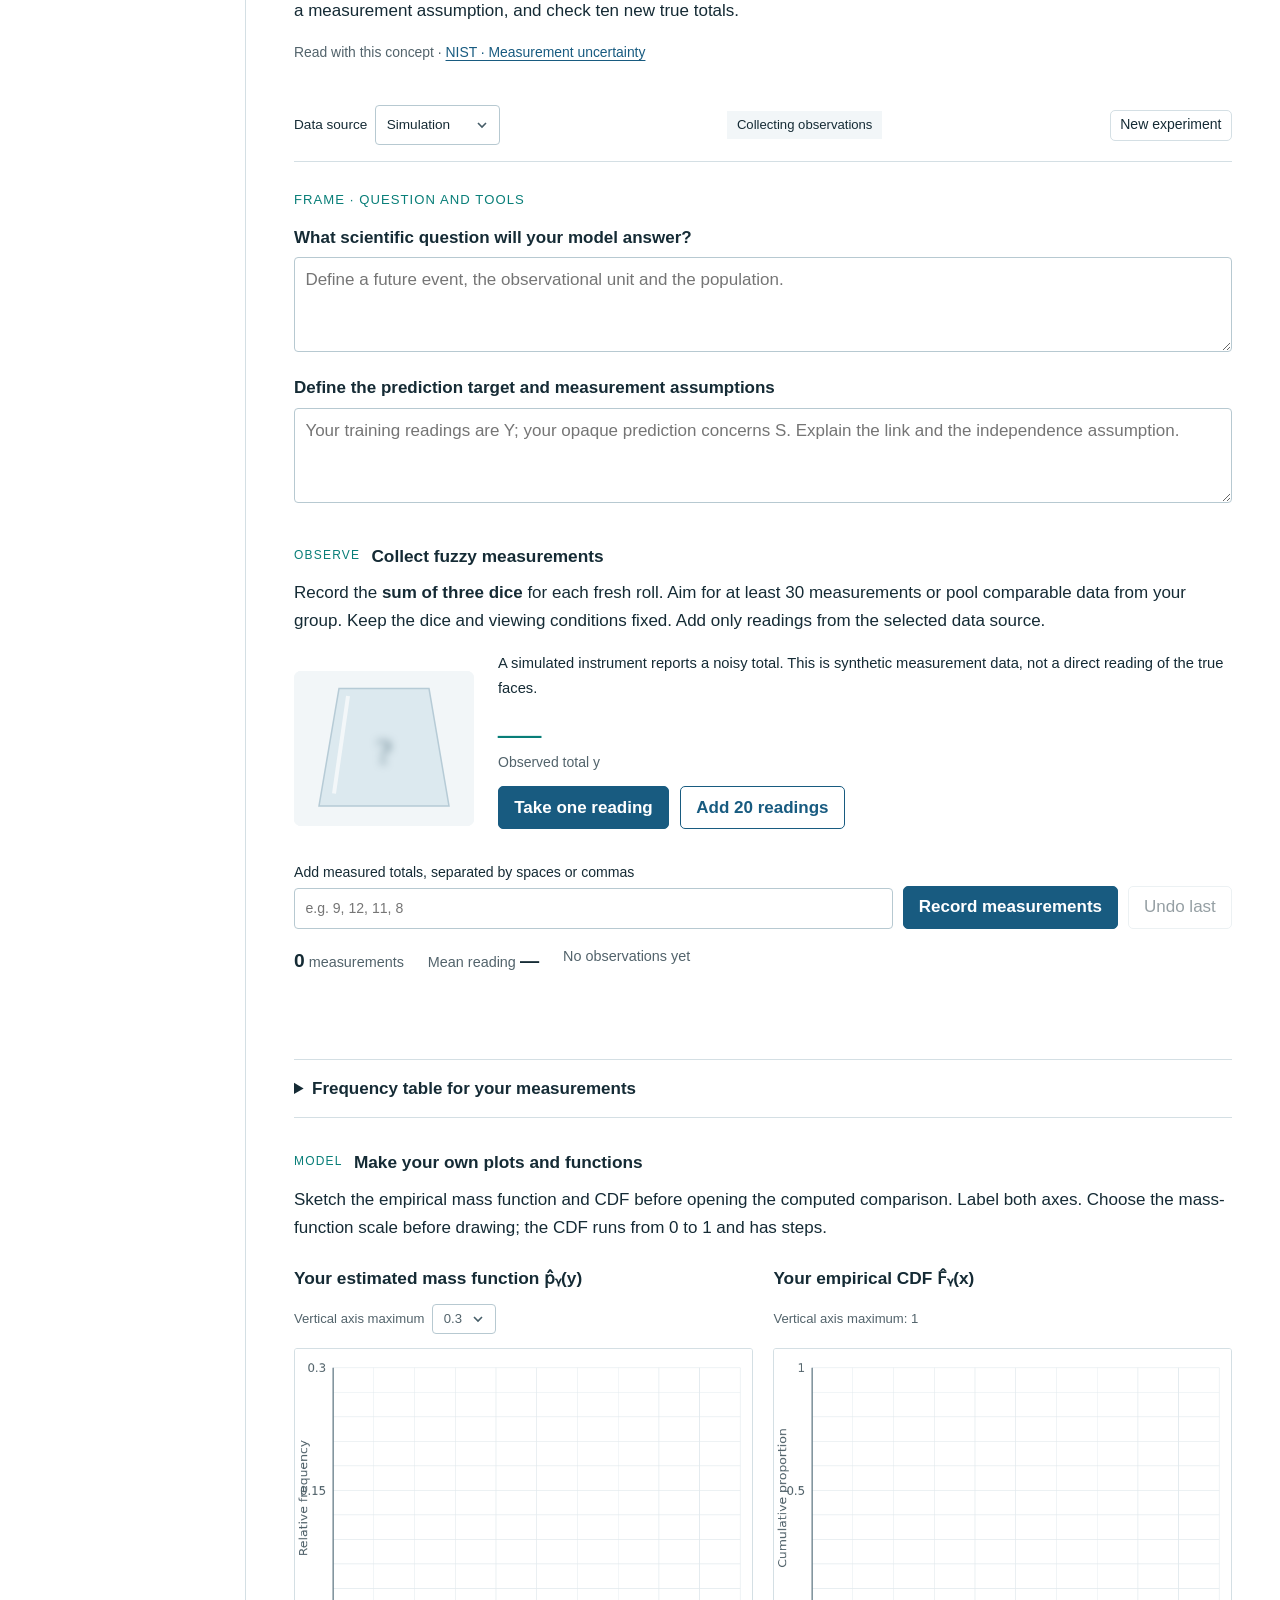
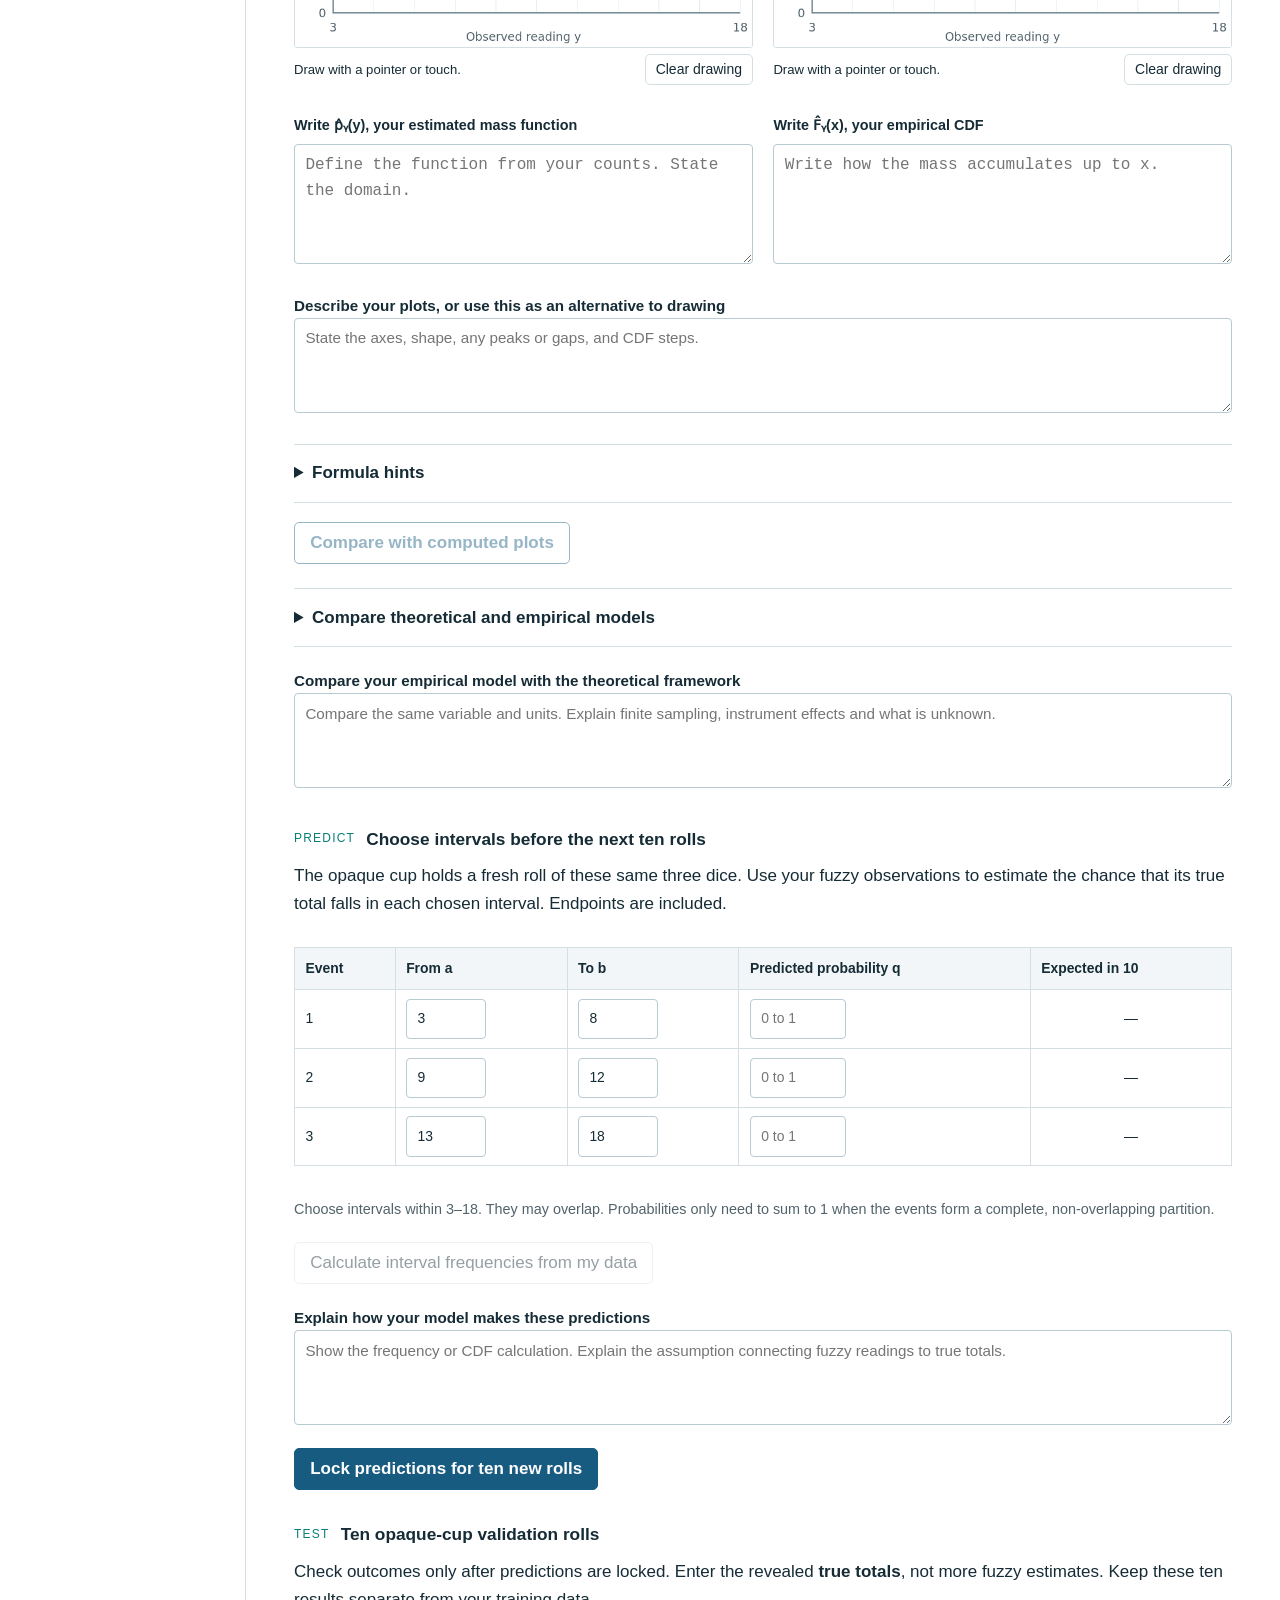
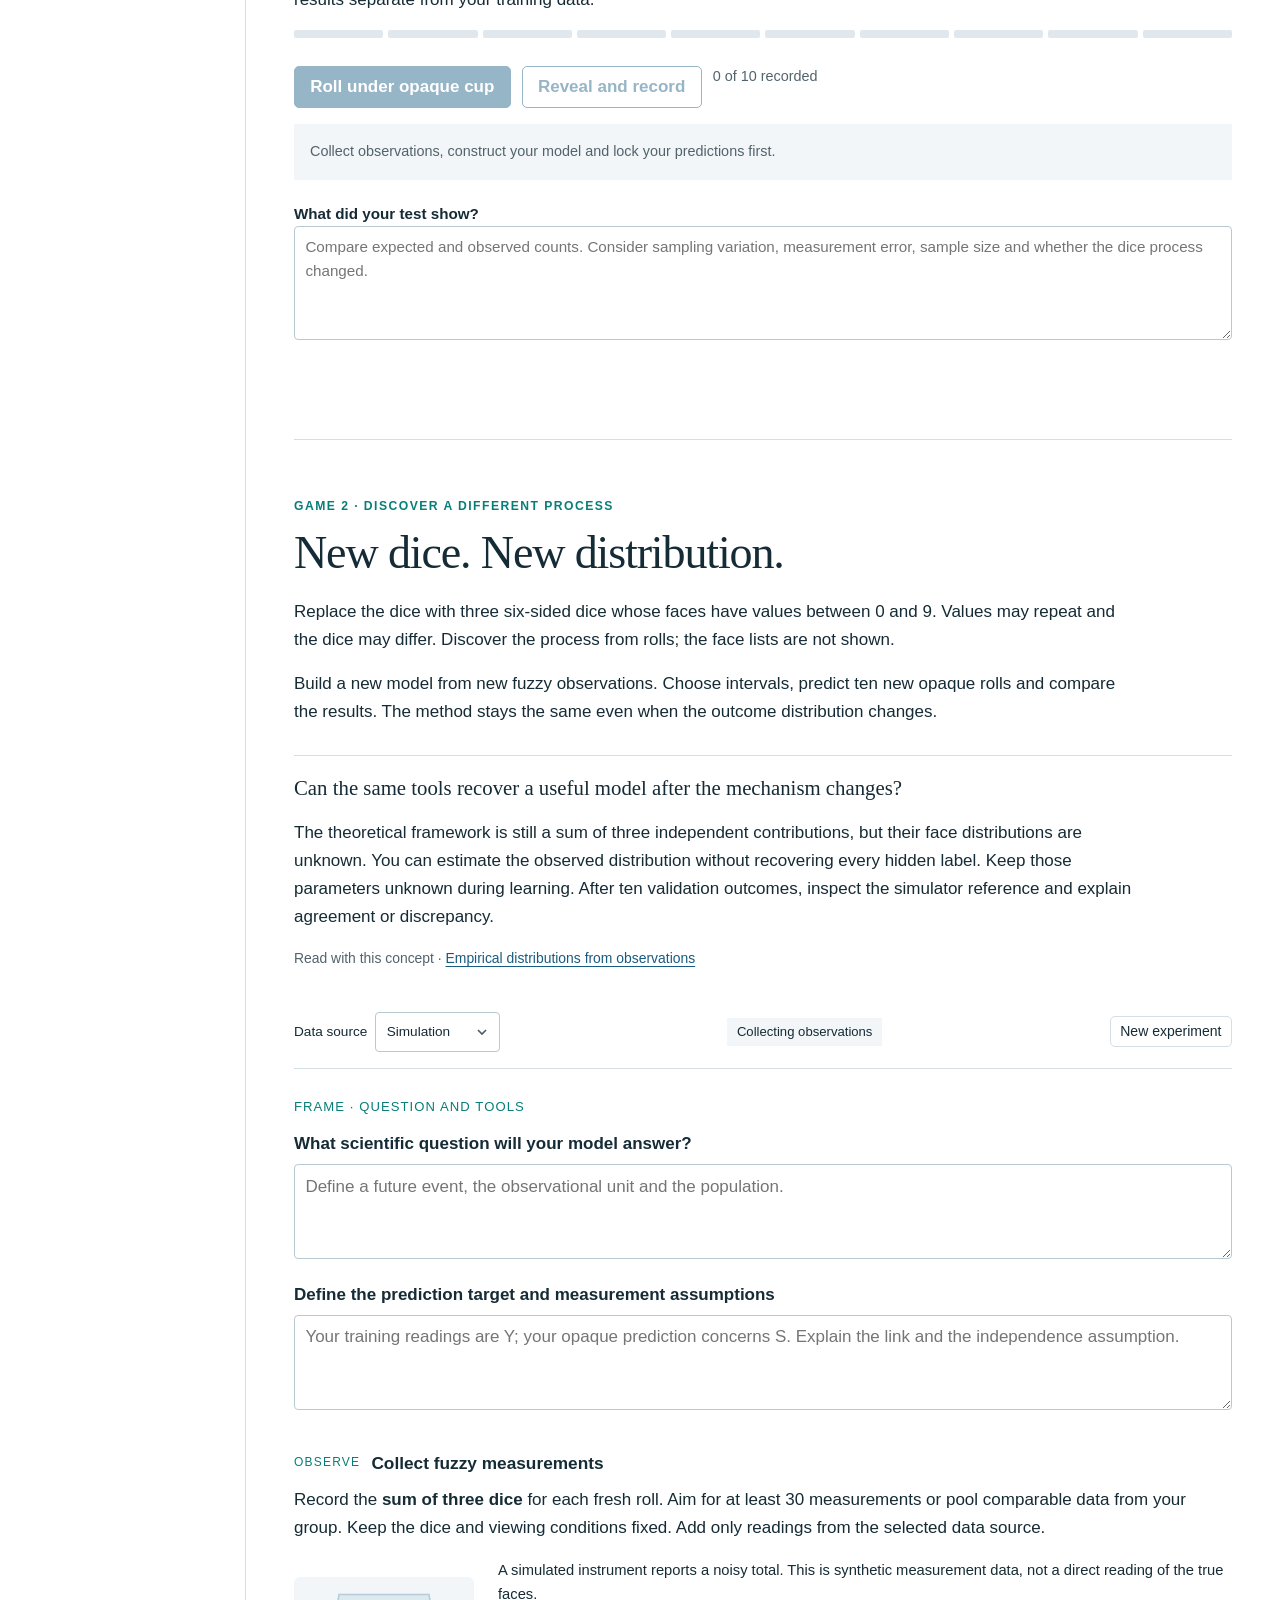
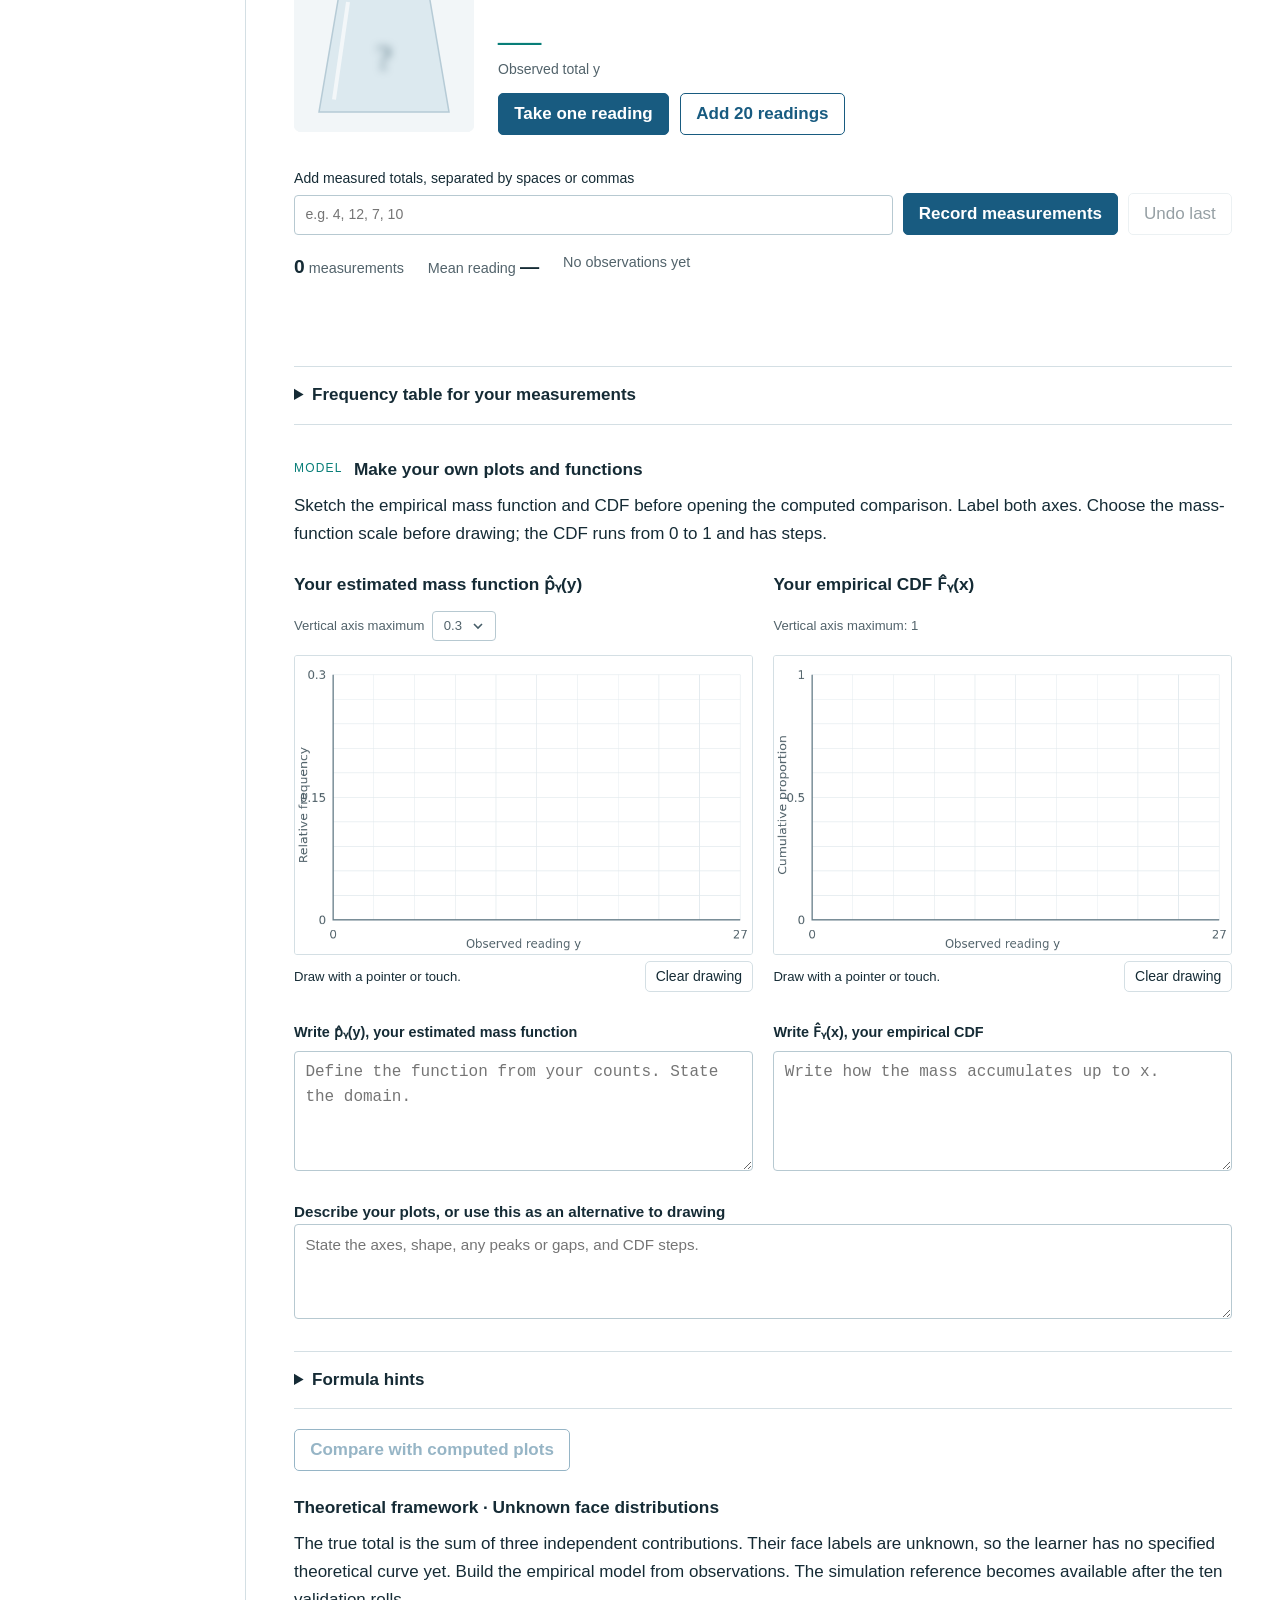
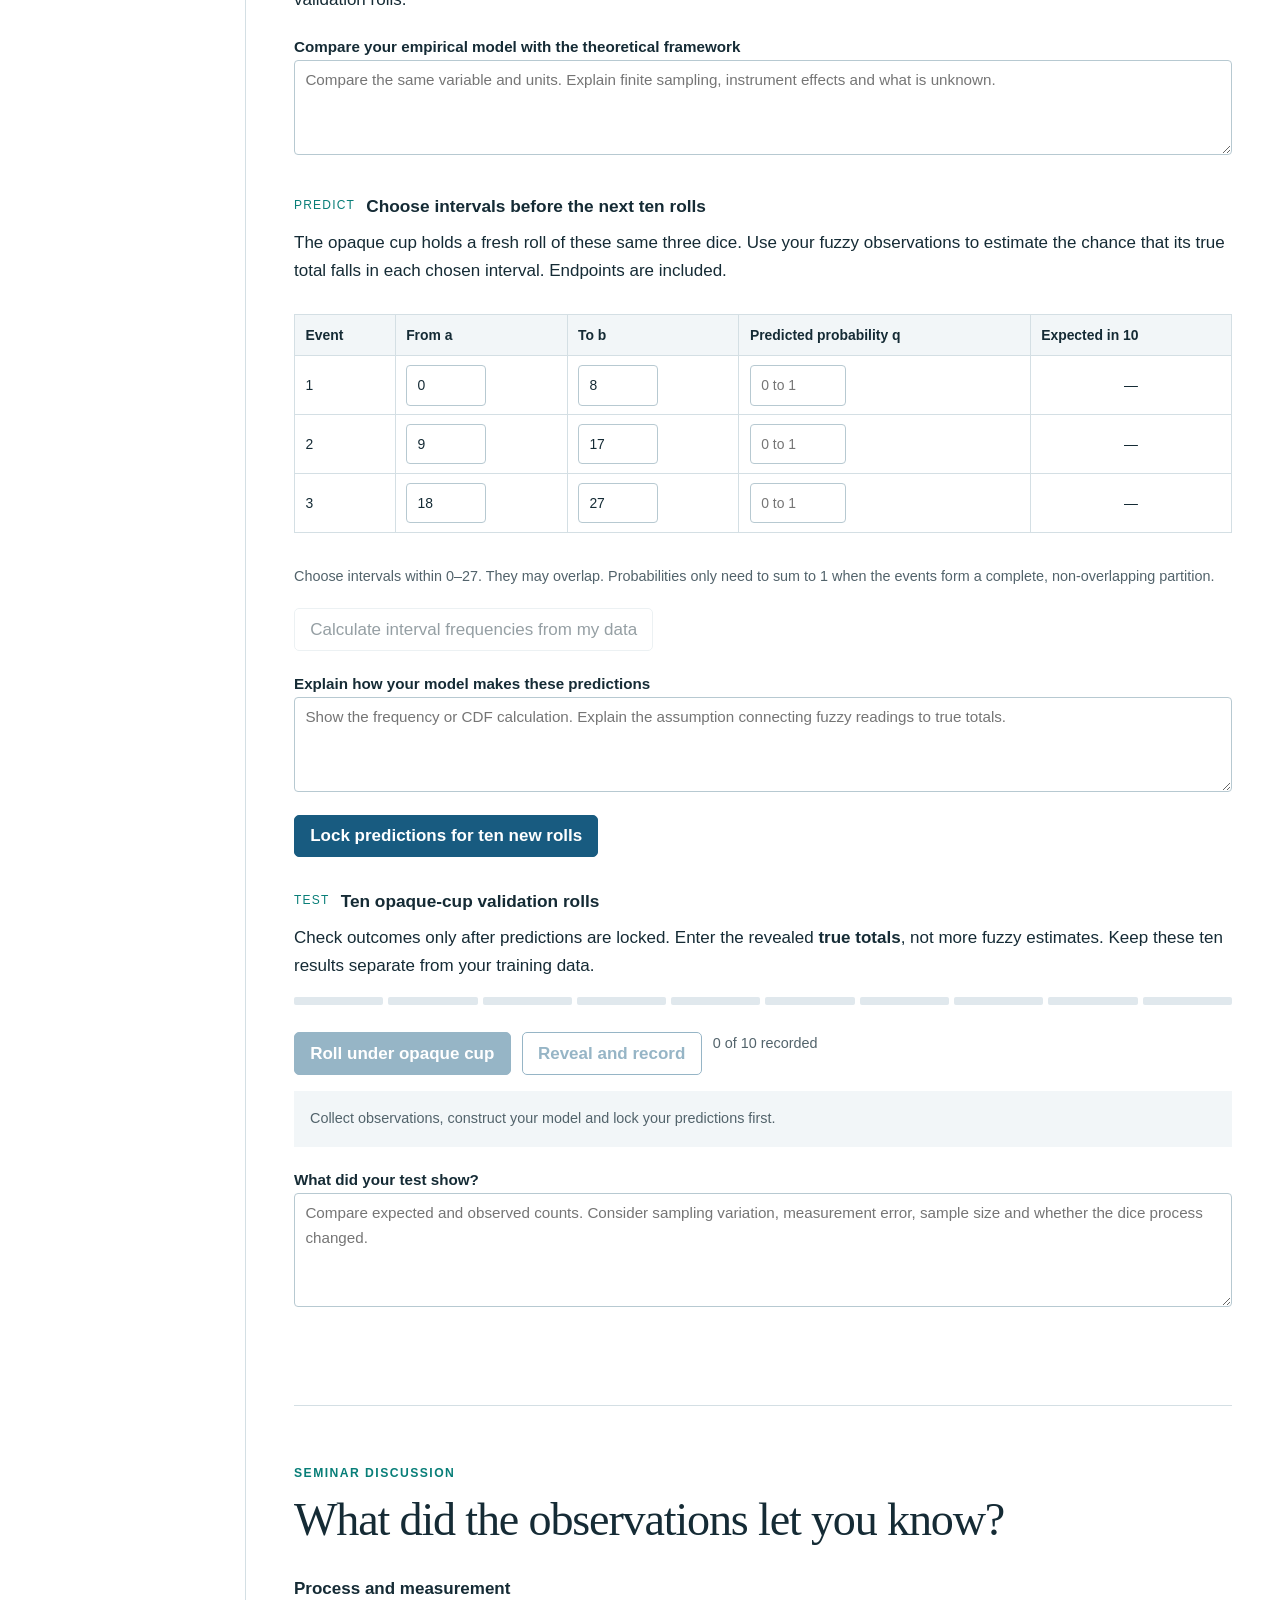
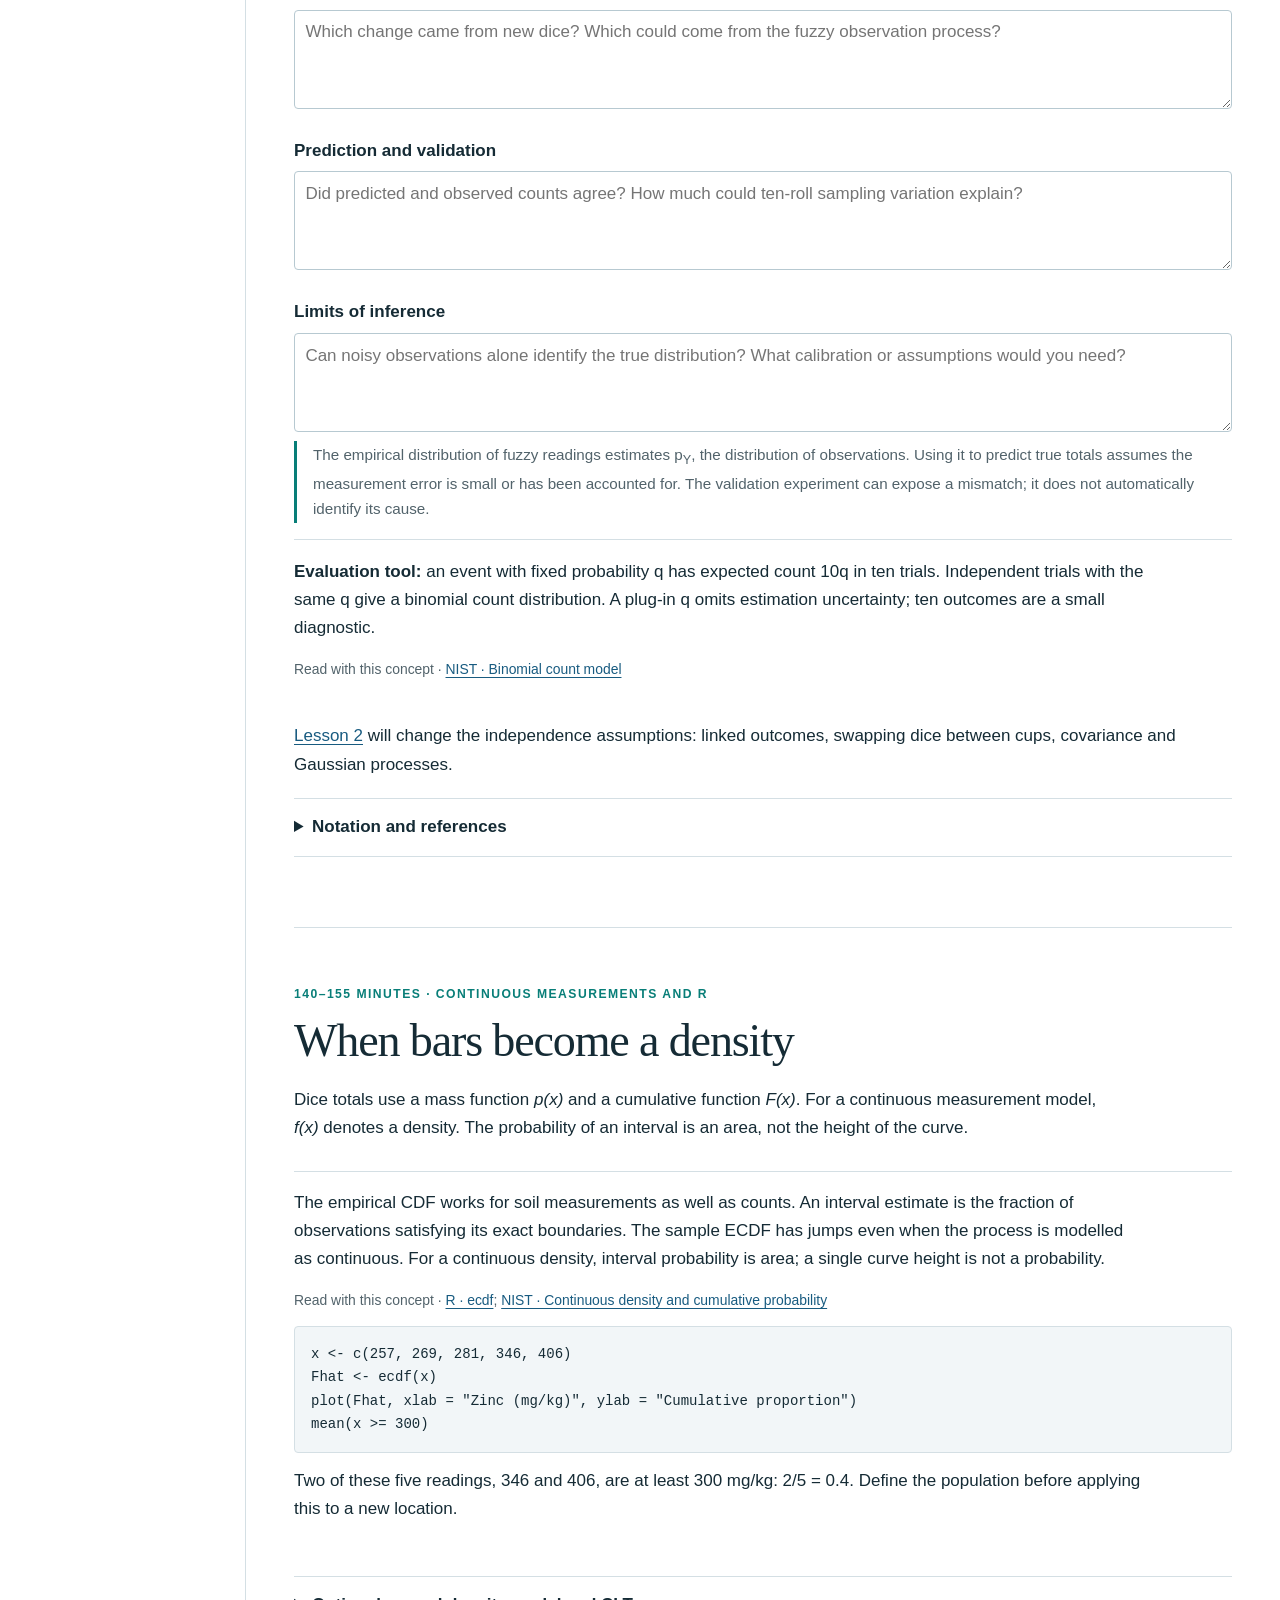
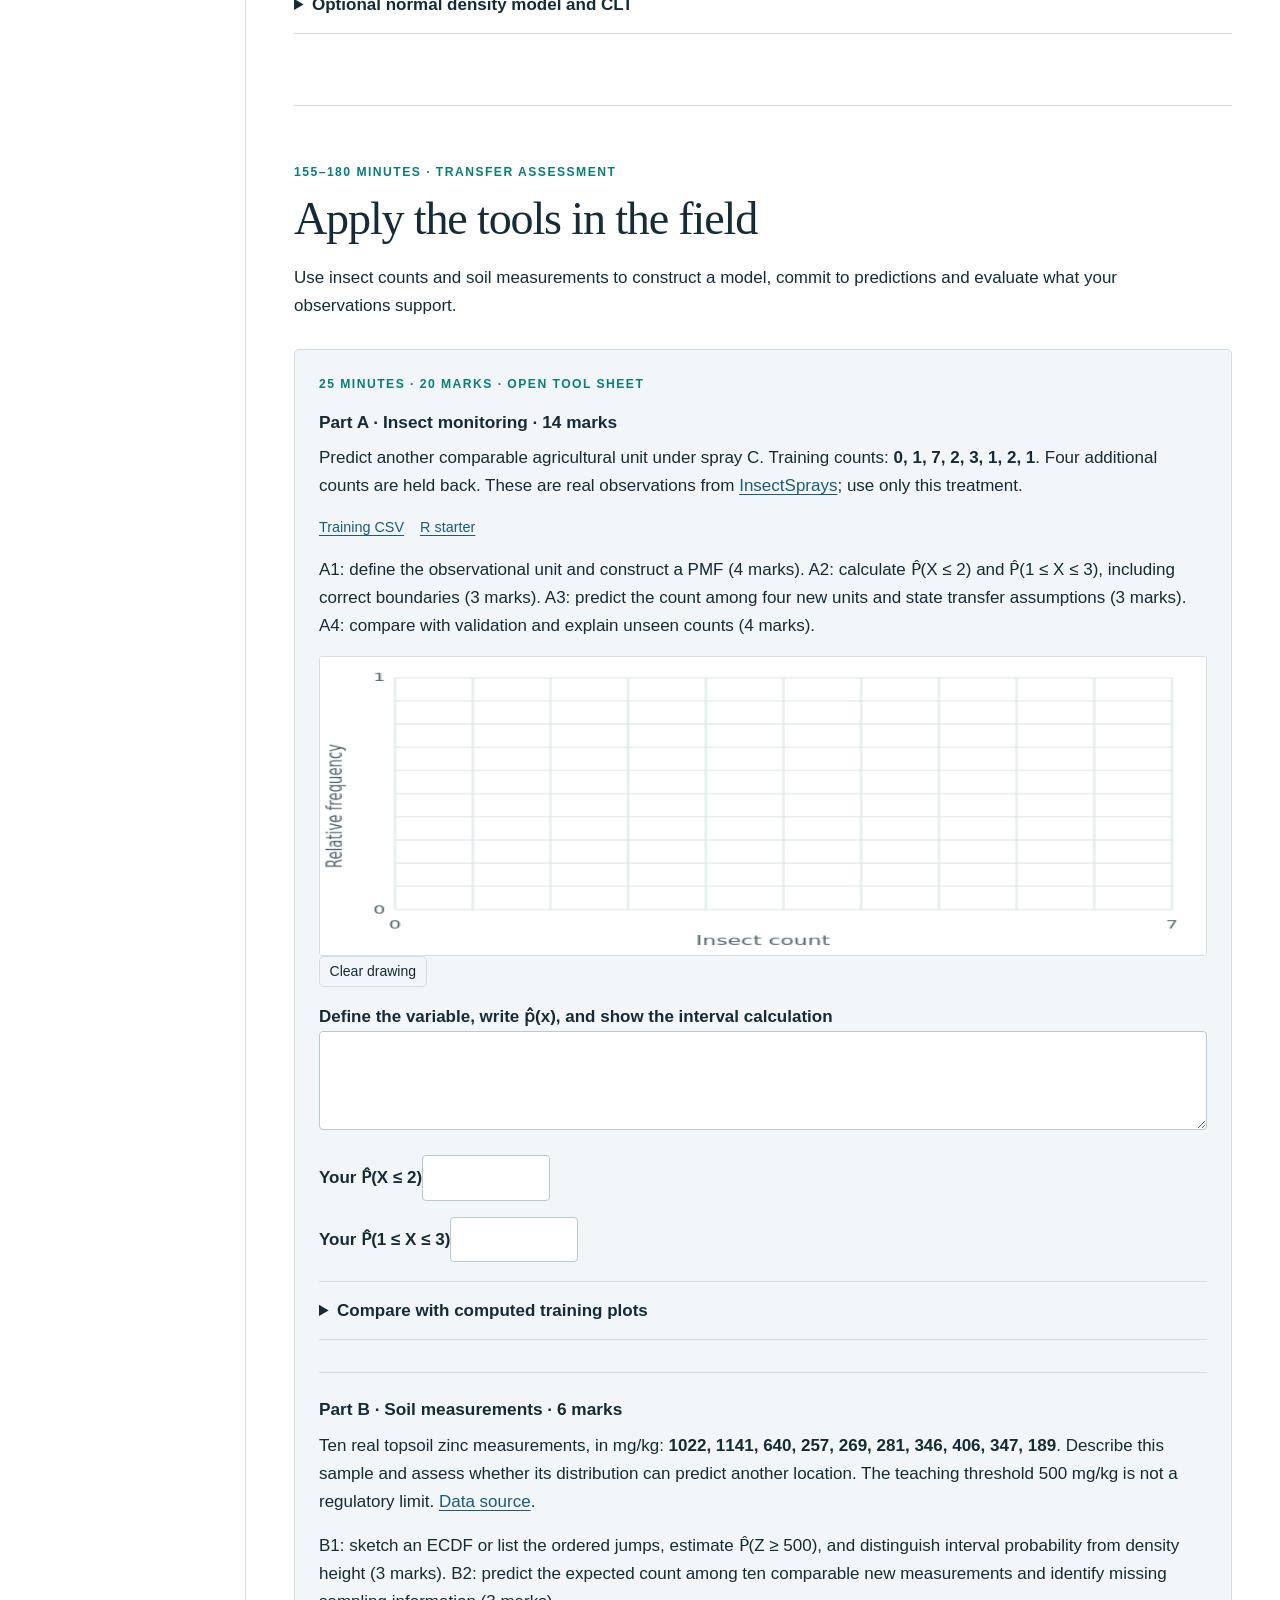
==== commit ecef3d0a: "Add practical Lesson 2, theory and empirical comparisons, real-data assessments and R examples" ====
--- a/index.html
+++ b/index.html
@@ -4,13 +4,13 @@
   <meta charset="utf-8"><meta name="viewport" content="width=device-width,initial-scale=1">
   <meta name="description" content="A hands-on university seminar for empirical scientists. Build distributions from observations, predict unseen dice rolls and test your predictions.">
   <title>Observations to predictions · Probability seminar</title>
-  <link rel="stylesheet" href="styles.css"><script defer src="math.js"></script><script defer src="app.js"></script>
+  <link rel="stylesheet" href="styles.css"><link rel="stylesheet" href="course.css"><script defer src="math.js"></script><script defer src="dependence.js"></script><script defer src="course.js"></script><script defer src="app.js"></script><script defer src="assessments.js"></script>
 </head>
-<body>
+<body data-lesson="1">
 <a class="skip" href="#main">Skip to lesson</a>
-<header class="site-header"><a class="wordmark" href="#">FIELDNOTES <span>Probability & statistics</span></a><div class="header-actions"><button id="export-work" class="quiet">Save notebook</button><label class="button quiet" for="import-work">Load notebook</label><input type="file" id="import-work" accept="application/json" hidden><button id="print-work" class="quiet">Print worksheets</button></div></header>
+<header class="site-header course-header"><a class="wordmark" href="index.html">FIELDNOTES <span>Practical statistics</span></a><nav class="course-nav" aria-label="Course"><a href="index.html" aria-current="page">Lesson 1</a><a href="lesson2.html" >Lesson 2</a><a href="resources.html">R and resources</a></nav><div class="header-actions"><button id="course-export" class="quiet">Save notebook</button><label class="button quiet" for="course-import">Load notebook</label><input type="file" id="course-import" accept="application/json" hidden><button id="course-print" class="quiet">Print lesson</button></div></header><div hidden><button id="export-work">Export first version</button><input type="file" id="import-work"><button id="print-work">Print</button></div>
 <div class="page-layout">
-<aside class="sidebar"><div class="eyebrow">Seminar 1 · Independent observations</div><nav aria-label="Lesson sections"><a href="#start">The experiment</a><a href="#frequencies">Frequencies to probabilities</a><a href="#sums">Sums and cumulative probability</a><a href="#regular-lab">Regular dice lab</a><a href="#irregular-lab">Irregular dice lab</a><a href="#continuous">A bridge to continuous data</a><a href="#reflect">Compare and explain</a></nav><p>3 hours<br>Groups of 3–4<br>Physical dice or simulation</p><a class="small-link" href="instructor.html">Instructor guide</a><div id="save-status" class="save-status" role="status">Work saves in this browser.</div></aside>
+<aside class="sidebar"><div class="eyebrow">Seminar 1 · Independent observations</div><nav aria-label="Lesson sections"><a href="#start">The experiment</a><a href="#frequencies">Frequencies to probabilities</a><a href="#sums">Sums and cumulative probability</a><a href="#regular-lab">Regular dice lab</a><a href="#irregular-lab">Irregular dice lab</a><a href="#continuous">A bridge to continuous data</a><a href="#reflect">Measurement and evaluation</a><a href="#assessment">Ecology and soil assessment</a></nav><p>3 hours<br>Groups of 3–4<br>Physical dice or simulation</p><a class="small-link" href="instructor.html">Instructor guide</a><div id="course-save-status" class="save-status" role="status">Work saves in this browser.</div><span id="save-status" hidden></span></aside>
 <main id="main">
 <section id="start" class="opening">
   <div class="eyebrow">A laboratory for empirical scientists</div>
@@ -22,48 +22,51 @@
     <div><div class="cup fuzzy"><span aria-hidden="true">12</span></div><h3>Fuzzy · Observation</h3><p>Your imperfect measurement. This is the data you model.</p></div>
     <div><div class="cup opaque"><span aria-hidden="true">?</span></div><h3>Opaque · Prediction</h3><p>A fresh, independent roll. Commit before checking it.</p></div>
   </div>
-  <div class="experiment-line"><span>Observe</span><span>Count</span><span>Model</span><span>Predict</span><span>Test</span></div>
+<div class="course-intro"><p class="question">Use a model to answer a scientific question, then test what it predicts.</p><ol class="workflow"><li>Question</li><li>Theory and tools</li><li>Experiment</li><li>Empirical model</li><li>Compare</li><li>Predict</li><li>Validate</li><li>Revise</li></ol><div class="model-grid"><div><h3>Theoretical model</h3><p>What follows from a stated mechanism and assumptions. Its parameters may be known or unknown.</p></div><div><h3>Empirical model</h3><p>What you estimate from training observations, with its sample size and sampling design.</p></div><div><h3>Observation model</h3><p>How the instrument connects the underlying process to what you measure.</p></div></div><p>Draw and write your own model before opening computed comparisons. Freeze predictions before checking held-back outcomes. Each seminar ends with a 25-minute ecology and soil assessment.</p><p><a href="instructor.html">View the three-hour running order</a></p></div>  <div class="experiment-line"><span>Observe</span><span>Count</span><span>Model</span><span>Predict</span><span>Test</span></div>
   <p class="important">The dice are independent across rolls. The opaque cup uses the same dice process as its training data. Switching from regular to irregular dice starts a new experiment.</p>
 </section>
 
 <section id="frequencies" class="lesson-section">
   <div class="section-intro"><span class="eyebrow">Quick lesson · Repeated observations</span><h2>From counts to probabilities</h2><p>A frequency answers “How many times did this happen?” Divide by the number of trials to estimate how often it happens. This is our frequentist starting point: learn a fixed process from repeated trials, then test what the estimate predicts.</p></div>
-  <div class="visual-example"><div class="controls"><button id="sample-one">Roll once</button><button id="sample-thirty" class="secondary">Add 30 rolls</button><button id="reset-one" class="quiet">Start again</button><label>Vertical axis <select id="frequency-axis"><option value="count">Frequency</option><option value="probability">Relative frequency</option></select></label></div><div id="frequency-chart" class="chart"></div><div id="frequency-caption" class="chart-caption" aria-live="polite"></div></div>
+<p class="question">How often should a new reading fall between 2 and 4?</p><p class="source">Read with this concept · <a href="https://stat.ethz.ch/R-manual/R-devel/library/stats/html/ecdf.html">R documentation · Empirical distribution functions</a></p>  <div class="visual-example"><div class="controls"><button id="sample-one">Roll once</button><button id="sample-thirty" class="secondary">Add 30 rolls</button><button id="reset-one" class="quiet">Start again</button><label>Vertical axis <select id="frequency-axis"><option value="count">Frequency</option><option value="probability">Relative frequency</option></select></label></div><div id="frequency-chart" class="chart"></div><div id="frequency-caption" class="chart-caption" aria-live="polite"></div></div>
   <div class="two-column"><div><h3>Write the rule</h3><div class="equation"><math display="block"><mrow><mover><mi>p</mi><mo>^</mo></mover><mo>(</mo><mi>x</mi><mo>)</mo><mo>=</mo><mfrac><mrow><mi>n</mi><mo>(</mo><mi>x</mi><mo>)</mo></mrow><mi>N</mi></mfrac></mrow></math></div><p><i>n(x)</i> is the count at value <i>x</i>; <i>N</i> is the total number of observations. The hat marks an estimate.</p></div><div><h3>Use it to solve a question</h3><p>Estimate the chance of a value from 2 to 4 inclusive. Add the relative frequencies for 2, 3 and 4. For a known fair die the theoretical answer is 3/6; your estimate will vary.</p><p class="important">An empirical frequency of zero means “not observed in this sample.” It does not establish impossibility.</p></div></div>
   <label class="notebook-prompt" for="frequency-note">Your explanation · Why might two groups estimate different probabilities for the same fair die?</label><textarea id="frequency-note" data-note="frequency" rows="3" placeholder="Use the words sample, frequency and probability."></textarea>
 </section>
 
 <section id="sums" class="lesson-section">
   <div class="section-intro"><span class="eyebrow">Quick lesson · A distribution is a model</span><h2>One die. Two dice. Three dice.</h2><p>Adding independent dice changes the distribution of the total. Repeating an experiment gives more data about that distribution. These are two different operations.</p></div>
-  <div class="controls"><label>Number of regular dice <select id="dice-count"><option value="1">1 die</option><option value="2">2 dice</option><option value="3" selected>3 dice</option></select></label><label>Interval starts <input id="sum-low" type="number" value="8" min="1" max="18"></label><label>Interval ends <input id="sum-high" type="number" value="12" min="1" max="18"></label></div>
+<p class="question">How does adding contributions change a probability distribution?</p><p class="source">Read with this concept · <a href="https://stat.ethz.ch/R-manual/R-devel/library/stats/html/ecdf.html">CDF definitions and empirical estimates</a></p>  <div class="controls"><label>Number of regular dice <select id="dice-count"><option value="1">1 die</option><option value="2">2 dice</option><option value="3" selected>3 dice</option></select></label><label>Interval starts <input id="sum-low" type="number" value="8" min="1" max="18"></label><label>Interval ends <input id="sum-high" type="number" value="12" min="1" max="18"></label></div>
   <div id="outcome-summary" class="chart-caption"></div><div class="chart-pair"><figure><figcaption>Probability mass function p<sub>S</sub>(s)</figcaption><div id="sum-pmf" class="chart"></div></figure><figure><figcaption>Cumulative distribution function F<sub>S</sub>(x)</figcaption><div id="sum-cdf" class="chart"></div></figure></div>
   <div class="two-column"><div><h3>The mass function</h3><div class="equation"><math display="block"><mrow><msub><mi>p</mi><mi>S</mi></msub><mo>(</mo><mi>s</mi><mo>)</mo><mo>=</mo><mi>P</mi><mo>(</mo><mi>S</mi><mo>=</mo><mi>s</mi><mo>)</mo></mrow></math></div><p>Each bar is the probability of one possible total. Its height is probability, not a continuous density.</p></div><div><h3>The cumulative function</h3><div class="equation"><math display="block"><mrow><msub><mi>F</mi><mi>S</mi></msub><mo>(</mo><mi>x</mi><mo>)</mo><mo>=</mo><mi>P</mi><mo>(</mo><mi>S</mi><mo>≤</mo><mi>x</mi><mo>)</mo></mrow></math></div><p>Accumulate the mass at every total at or below <i>x</i>. The CDF is a step function.</p></div></div>
   <div class="equation"><math display="block"><mrow><mi>P</mi><mo>(</mo><mi>a</mi><mo>≤</mo><mi>S</mi><mo>≤</mo><mi>b</mi><mo>)</mo><mo>=</mo><msub><mi>F</mi><mi>S</mi></msub><mo>(</mo><mi>b</mi><mo>)</mo><mo>−</mo><msub><mi>F</mi><mi>S</mi></msub><mo>(</mo><mi>a</mi><mo>−</mo><mn>1</mn><mo>)</mo></mrow></math><p>For integer-valued totals and integer endpoints.</p></div>
   <details id="interval-answer"><summary>Check the selected interval</summary><p id="interval-result"></p></details>
   <p class="important">Three regular dice have 6³ = 216 equally likely ordered face combinations, but only 16 possible totals: 3–18. Three dice are still discrete; a smooth normal curve would be an approximation.</p>
-</section>
+<div class="concept"><h3>Tools for centre and spread</h3><p>Expected value is a model’s weighted average, E[X] = ∑x xp(x). Variance is the average squared deviation, Var(X) = E[(X − E[X])²]; standard deviation is its square root in the original units. A fair die has mean 3.5 and variance 35/12. Compare model quantities with the sample mean and standard deviation, rather than expecting exact agreement.</p><p><strong>Worked question:</strong> adding three independent fair dice gives mean 3 × 3.5 = 10.5. More repeated observations improve our estimate of this distribution; they do not change the distribution of the next roll.</p></div></section>
 
-<section id="regular-lab" class="lesson-section lab-section" data-lab="regular"><div class="section-intro"><span class="eyebrow">Game 1 · Learn the method</span><h2>The regular dice experiment</h2><p>Use three ordinary dice. Observe through the fuzzy cup, build a model from your measurements, and make predictions for ten fresh opaque-cup rolls. Keep reference values out of your training notebook.</p></div><div id="regular-workspace"></div></section>
+<section id="regular-lab" class="lesson-section lab-section" data-lab="regular"><div class="section-intro"><span class="eyebrow">Game 1 · Learn the method</span><h2>The regular dice experiment</h2><p>Use three ordinary dice. Observe through the fuzzy cup, build a model from your measurements, and make predictions for ten fresh opaque-cup rolls. Keep reference values out of your training notebook.</p></div><div class="concept"><p class="question">Can a model built from fuzzy readings predict a new true total?</p><p><strong>Theoretical tool:</strong> enumerate the three-dice PMF and accumulate it to answer an interval question. For the simulated sensor, apply its specified error model to obtain a theoretical distribution of readings Y. This lets you compare like with like.</p><p><strong>Empirical tool:</strong> estimate p̂ᵧ(y) and F̂ᵧ(x) from training readings. Use them for your own interval predictions, state a measurement assumption, and check ten new true totals.</p><p class="source">Read with this concept · <a href="https://www.nist.gov/itl/sed/topic-areas/measurement-uncertainty">NIST · Measurement uncertainty</a></p></div><div id="regular-workspace"></div></section>
 
-<section id="irregular-lab" class="lesson-section lab-section" data-lab="irregular"><div class="section-intro"><span class="eyebrow">Game 2 · Discover a different process</span><h2>New dice. New distribution.</h2><p>Replace the dice with three six-sided dice whose faces have values between 0 and 9. Values may repeat and the dice may differ. Discover the process from rolls; the face lists are not shown.</p><p>Build a new model from new fuzzy observations. Choose intervals, predict ten new opaque rolls and compare the results. The method stays the same even when the outcome distribution changes.</p></div><div id="irregular-workspace"></div></section>
-
-<section id="continuous" class="lesson-section">
-  <div class="section-intro"><span class="eyebrow">Optional bridge · Continuous measurements</span><h2>When bars become a density</h2><p>Dice totals use a mass function <i>p(x)</i> and a cumulative function <i>F(x)</i>. For a continuous measurement model, <i>f(x)</i> denotes a density. The probability of an interval is an area, not the height of the curve.</p></div>
-  <div class="controls"><label>Mean μ <input id="normal-mean" type="range" min="-2" max="2" value="0" step="0.1"></label><label>SD σ <input id="normal-sd" type="range" min="0.4" max="2" value="1" step="0.1"></label><label>From a <input id="normal-low" type="number" min="-6" max="6" step="0.1" value="-1"></label><label>To b <input id="normal-high" type="number" min="-6" max="6" step="0.1" value="1"></label></div>
-  <div id="normal-chart" class="chart"></div><div id="normal-caption" class="chart-caption" aria-live="polite"></div>
-  <div class="equation"><math display="block"><mrow><mi>f</mi><mo>(</mo><mi>x</mi><mo>)</mo><mo>=</mo><mfrac><mn>1</mn><mrow><mi>σ</mi><msqrt><mrow><mn>2</mn><mi>π</mi></mrow></msqrt></mrow></mfrac><msup><mi>e</mi><mrow><mo>−</mo><mfrac><msup><mrow><mo>(</mo><mi>x</mi><mo>−</mo><mi>μ</mi><mo>)</mo></mrow><mn>2</mn></msup><mrow><mn>2</mn><msup><mi>σ</mi><mn>2</mn></msup></mrow></mfrac></mrow></msup></mrow></math></div>
-  <div class="equation"><math display="block"><mrow><mi>P</mi><mo>(</mo><mi>a</mi><mo>≤</mo><mi>X</mi><mo>≤</mo><mi>b</mi><mo>)</mo><mo>=</mo><msubsup><mo>∫</mo><mi>a</mi><mi>b</mi></msubsup><mi>f</mi><mo>(</mo><mi>x</mi><mo>)</mo><mi mathvariant="normal">d</mi><mi>x</mi><mo>=</mo><mi>F</mi><mo>(</mo><mi>b</mi><mo>)</mo><mo>−</mo><mi>F</mi><mo>(</mo><mi>a</mi><mo>)</mo></mrow></math></div>
-  <p>Gaussian and normal name the same family. The standard normal has μ = 0 and σ² = 1. More raw observations do not make a process normal. The central limit theorem concerns standardized sums or means under assumptions such as independent, identically distributed values with finite variance.</p>
-</section>
+<section id="irregular-lab" class="lesson-section lab-section" data-lab="irregular"><div class="section-intro"><span class="eyebrow">Game 2 · Discover a different process</span><h2>New dice. New distribution.</h2><p>Replace the dice with three six-sided dice whose faces have values between 0 and 9. Values may repeat and the dice may differ. Discover the process from rolls; the face lists are not shown.</p><p>Build a new model from new fuzzy observations. Choose intervals, predict ten new opaque rolls and compare the results. The method stays the same even when the outcome distribution changes.</p></div><div class="concept"><p class="question">Can the same tools recover a useful model after the mechanism changes?</p><p>The theoretical framework is still a sum of three independent contributions, but their face distributions are unknown. You can estimate the observed distribution without recovering every hidden label. Keep those parameters unknown during learning. After ten validation outcomes, inspect the simulator reference and explain agreement or discrepancy.</p><p class="source">Read with this concept · <a href="https://stat.ethz.ch/R-manual/R-devel/library/stats/html/ecdf.html">Empirical distributions from observations</a></p></div><div id="irregular-workspace"></div></section>
 
 <section id="reflect" class="lesson-section">
   <div class="section-intro"><span class="eyebrow">Seminar discussion</span><h2>What did the observations let you know?</h2></div>
   <div class="reflection-list"><label>Process and measurement<textarea data-note="process" rows="3" placeholder="Which change came from new dice? Which could come from the fuzzy observation process?"></textarea></label><label>Prediction and validation<textarea data-note="validation" rows="3" placeholder="Did predicted and observed counts agree? How much could ten-roll sampling variation explain?"></textarea></label><label>Limits of inference<textarea data-note="limits" rows="3" placeholder="Can noisy observations alone identify the true distribution? What calibration or assumptions would you need?"></textarea></label></div>
   <p class="important">The empirical distribution of fuzzy readings estimates p<sub>Y</sub>, the distribution of observations. Using it to predict true totals assumes the measurement error is small or has been accounted for. The validation experiment can expose a mismatch; it does not automatically identify its cause.</p>
-  <p>Lesson 2 will change the independence assumptions: linked outcomes, swapping dice between cups, covariance and Gaussian processes.</p>
+<div class="concept"><p><strong>Evaluation tool:</strong> an event with fixed probability q has expected count 10q in ten trials. Independent trials with the same q give a binomial count distribution. A plug-in q omits estimation uncertainty; ten outcomes are a small diagnostic.</p><p class="source">Read with this concept · <a href="https://www.itl.nist.gov/div898/handbook/eda/section3/eda366i.htm">NIST · Binomial count model</a></p></div>  <p><a href="lesson2.html">Lesson 2</a> will change the independence assumptions: linked outcomes, swapping dice between cups, covariance and Gaussian processes.</p>
   <details><summary>Notation and references</summary><p>Use P(event) for a probability; p(x) for discrete mass; F(x) for a CDF; and f(x) for continuous density. A hat indicates an estimate. Some books use f for a discrete mass function too; the distinction is the type of variable, not the letter alone.</p><p><a href="https://www.itl.nist.gov/div898/handbook/eda/section3/eda3661.htm">NIST · Normal distribution and CLT</a><br><a href="https://www.itl.nist.gov/div898/handbook/pmc/section5/pmc51.htm">NIST · Normal PDF and CDF</a><br><a href="https://www.nist.gov/itl/sed/topic-areas/measurement-uncertainty">NIST · Measurement uncertainty</a></p></details>
 </section>
-<footer>Lesson 1 · Introduction to probability and statistics for empirical scientists</footer>
+<section id="continuous" class="lesson-section">
+  <div class="section-intro"><span class="eyebrow">140–155 minutes · Continuous measurements and R</span><h2>When bars become a density</h2><p>Dice totals use a mass function <i>p(x)</i> and a cumulative function <i>F(x)</i>. For a continuous measurement model, <i>f(x)</i> denotes a density. The probability of an interval is an area, not the height of the curve.</p></div>
+<div class="concept"><p>The empirical CDF works for soil measurements as well as counts. An interval estimate is the fraction of observations satisfying its exact boundaries. The sample ECDF has jumps even when the process is modelled as continuous. For a continuous density, interval probability is area; a single curve height is not a probability.</p><p class="source">Read with this concept · <a href="https://stat.ethz.ch/R-manual/R-devel/library/stats/html/ecdf.html">R · ecdf</a>; <a href="https://www.itl.nist.gov/div898/handbook/pmc/section5/pmc51.htm">NIST · Continuous density and cumulative probability</a></p><pre class="r-code"><code>x &lt;- c(257, 269, 281, 346, 406)
+Fhat &lt;- ecdf(x)
+plot(Fhat, xlab = "Zinc (mg/kg)", ylab = "Cumulative proportion")
+mean(x &gt;= 300)</code></pre><p>Two of these five readings, 346 and 406, are at least 300 mg/kg: 2/5 = 0.4. Define the population before applying this to a new location.</p></div><details><summary>Optional normal density model and CLT</summary><div class="controls"><label>Mean μ <input id="normal-mean" type="range" min="-2" max="2" value="0" step="0.1"></label><label>SD σ <input id="normal-sd" type="range" min="0.4" max="2" value="1" step="0.1"></label><label>From a <input id="normal-low" type="number" min="-6" max="6" step="0.1" value="-1"></label><label>To b <input id="normal-high" type="number" min="-6" max="6" step="0.1" value="1"></label></div>
+  <div id="normal-chart" class="chart"></div><div id="normal-caption" class="chart-caption" aria-live="polite"></div>
+  <div class="equation"><math display="block"><mrow><mi>f</mi><mo>(</mo><mi>x</mi><mo>)</mo><mo>=</mo><mfrac><mn>1</mn><mrow><mi>σ</mi><msqrt><mrow><mn>2</mn><mi>π</mi></mrow></msqrt></mrow></mfrac><msup><mi>e</mi><mrow><mo>−</mo><mfrac><msup><mrow><mo>(</mo><mi>x</mi><mo>−</mo><mi>μ</mi><mo>)</mo></mrow><mn>2</mn></msup><mrow><mn>2</mn><msup><mi>σ</mi><mn>2</mn></msup></mrow></mfrac></mrow></msup></mrow></math></div>
+  <div class="equation"><math display="block"><mrow><mi>P</mi><mo>(</mo><mi>a</mi><mo>≤</mo><mi>X</mi><mo>≤</mo><mi>b</mi><mo>)</mo><mo>=</mo><msubsup><mo>∫</mo><mi>a</mi><mi>b</mi></msubsup><mi>f</mi><mo>(</mo><mi>x</mi><mo>)</mo><mi mathvariant="normal">d</mi><mi>x</mi><mo>=</mo><mi>F</mi><mo>(</mo><mi>b</mi><mo>)</mo><mo>−</mo><mi>F</mi><mo>(</mo><mi>a</mi><mo>)</mo></mrow></math></div>
+  <p>Gaussian and normal name the same family. The standard normal has μ = 0 and σ² = 1. More raw observations do not make a process normal. The central limit theorem concerns standardized sums or means under assumptions such as independent, identically distributed values with finite variance.</p>
+</details></section>
+
+<section id="assessment" class="lesson-section"><div class="section-intro"><span class="eyebrow">155–180 minutes · Transfer assessment</span><h2>Apply the tools in the field</h2><p>Use insect counts and soil measurements to construct a model, commit to predictions and evaluate what your observations support.</p></div><div id="assessment-workspace"><p>Loading assessment data…</p></div></section><footer class="course-footer"><a href="lesson2.html">Continue to Lesson 2</a><a href="resources.html">R and resources</a>Lesson 1 · Introduction to probability and statistics for empirical scientists</footer>
 </main></div><div id="toast" role="status" aria-live="polite"></div>
 <noscript><p class="noscript">Enable JavaScript to use the experiments and notebook. The instructor guide remains readable without it.</p></noscript>
 </body></html>
--- a/course.css
+++ b/course.css
@@ -0,0 +1,6 @@
+.course-nav{display:flex;gap:.3rem;align-items:center;flex-wrap:wrap}.course-nav a{padding:.35rem .7rem;text-decoration:none;font-size:.9rem;border-radius:4px}.course-nav a[aria-current=page]{background:var(--pale);color:var(--ink);font-weight:700}.course-header{height:auto;min-height:76px;flex-wrap:wrap;padding-top:.65rem;padding-bottom:.65rem}.course-header .wordmark{margin-right:auto}.course-intro{border-top:1px solid var(--line);padding:1.5rem 0;margin-top:1.5rem}.workflow{display:flex;flex-wrap:wrap;gap:.4rem;list-style:none;padding:0;margin:1rem 0}.workflow li{font-size:.9rem;padding:.25rem .65rem;background:var(--pale);border:1px solid var(--line);border-radius:3px}.concept{padding:1.1rem 0;border-top:1px solid var(--line);margin-bottom:1rem}.concept p{max-width:850px}.concept .source{font-size:.87rem;color:var(--muted);margin:.5rem 0}.question{font:normal 1.3rem/1.45 var(--serif);max-width:850px}.tool-list{padding-left:1.2rem}.tool-list li{margin:.4rem 0}.model-grid{display:grid;grid-template-columns:repeat(3,minmax(0,1fr));gap:1.2rem}.model-grid>div{border-top:3px solid var(--teal);padding-top:.8rem}.model-grid p{font-size:.94rem}.model-grid h3{margin-bottom:.4rem}.theory-key{display:flex;flex-wrap:wrap;gap:1.2rem;font-size:.86rem;margin:.5rem 0}.theory-key span:before{content:'';display:inline-block;width:20px;height:3px;background:var(--blue);vertical-align:middle;margin-right:.35rem}.theory-key .empirical:before{background:var(--teal)}.source a{white-space:normal}.student-work{padding-top:1rem}.student-work label,.model-record label{display:block;font-weight:600;margin:.8rem 0}.student-work textarea,.model-record textarea{font-weight:400;margin-top:.35rem}.l2-notebook{border-top:1px solid var(--line);margin-top:1.5rem;padding-top:1.5rem}.l2-notebook .sketch{height:300px}.l2-notebook select{max-width:100%}.live-message{min-height:1.5rem;color:var(--muted);font-size:.9rem}.live-message.error{color:#9d3523}.phase-label{font-size:.82rem;text-transform:uppercase;letter-spacing:.08em;color:var(--teal);margin:1.7rem 0 .5rem}.prediction-inputs{display:grid;grid-template-columns:repeat(4,minmax(0,1fr));gap:.8rem}.prediction-inputs label{font-size:.88rem}.prediction-inputs input{display:block;width:100%;margin-top:.3rem}.paired-total{font:2rem/1.2 var(--serif);color:var(--teal);margin:1rem 0}.data-table{max-height:320px;overflow:auto}.data-table thead{position:sticky;top:0}.assessment{background:var(--pale);padding:1.5rem;border:1px solid var(--line);border-radius:5px}.assessment textarea{background:white}.assessment label{display:block;margin:1rem 0 .4rem;font-weight:600}.assessment input{width:8rem}.assessment .chart{background:#fff}.assessment-part{margin-top:2rem;padding-top:1.5rem;border-top:1px solid var(--line)}.assessment .controls{margin-top:1.4rem}.answer-guide{background:#fff;padding:1rem}.download-row{display:flex;gap:1rem;flex-wrap:wrap;font-size:.9rem;margin:1rem 0}.spatial-board{display:grid;grid-template-columns:repeat(5,1fr);gap:.5rem;margin:1rem 0}.spatial-board>div{padding:.7rem .4rem;background:var(--pale);text-align:center;border-top:3px solid var(--teal);font-size:.85rem}.spatial-board b{display:block;font-size:1.1rem}.spatial-board span{display:block;font-family:var(--serif);font-size:1.1rem}.concept-check{margin:1rem 0}.concept-check label{display:block;font-weight:600;font-size:.95rem}.concept-check select{margin:.4rem .5rem .4rem 0}.concept-check .live-message{margin:0}.course-footer{display:flex;gap:1rem;flex-wrap:wrap}.observation-summary{font-size:.9rem}.r-code{font:14px/1.65 ui-monospace,SFMono-Regular,Consolas,monospace;white-space:pre-wrap;overflow-wrap:anywhere;background:var(--pale);border:1px solid var(--line);padding:1rem;border-radius:4px}.assessment .r-code{background:#fff}.reference-review{margin-top:1.5rem}.assessment-status{font-size:.9rem;color:var(--teal)}.wide-table{font-size:.9rem}.sketch-caption{font-size:.85rem;color:var(--muted)}[hidden]{display:none!important}
+@media(max-width:1000px){.prediction-inputs{grid-template-columns:1fr 1fr}.course-header{position:relative}.sidebar{top:0;max-height:100vh}html{scroll-padding-top:20px}}
+@media(max-width:800px){.model-grid{grid-template-columns:1fr}.course-nav{order:2;width:100%}.course-header .header-actions{order:3;width:100%;flex-wrap:wrap}.assessment{padding:1rem}.spatial-board{grid-template-columns:repeat(3,1fr)}.site-header .course-nav a{font-size:14px}.prediction-inputs{grid-template-columns:1fr 1fr}.question{font-size:1.2rem}.l2-notebook .sketch{height:300px}}
+@media print{.course-header,.download-row,.concept-check,.l2-notebook .controls,.assessment button,.course-nav{display:none!important}.lesson-section{display:block!important;break-before:auto}.lesson-section:not(.lab-section){display:block!important}.l2-notebook{break-before:page}.assessment{break-before:page;background:#fff;border:0;padding:0}.assessment-part{break-inside:avoid}.course-intro{display:block!important}.model-grid{grid-template-columns:1fr 1fr 1fr}.r-code{font-size:9pt}.lesson-section>p,.concept{display:block}.student-work,.model-record{break-inside:avoid}.course-footer{display:none}}
+
+.field-label textarea,.assessment textarea{font-weight:400}
